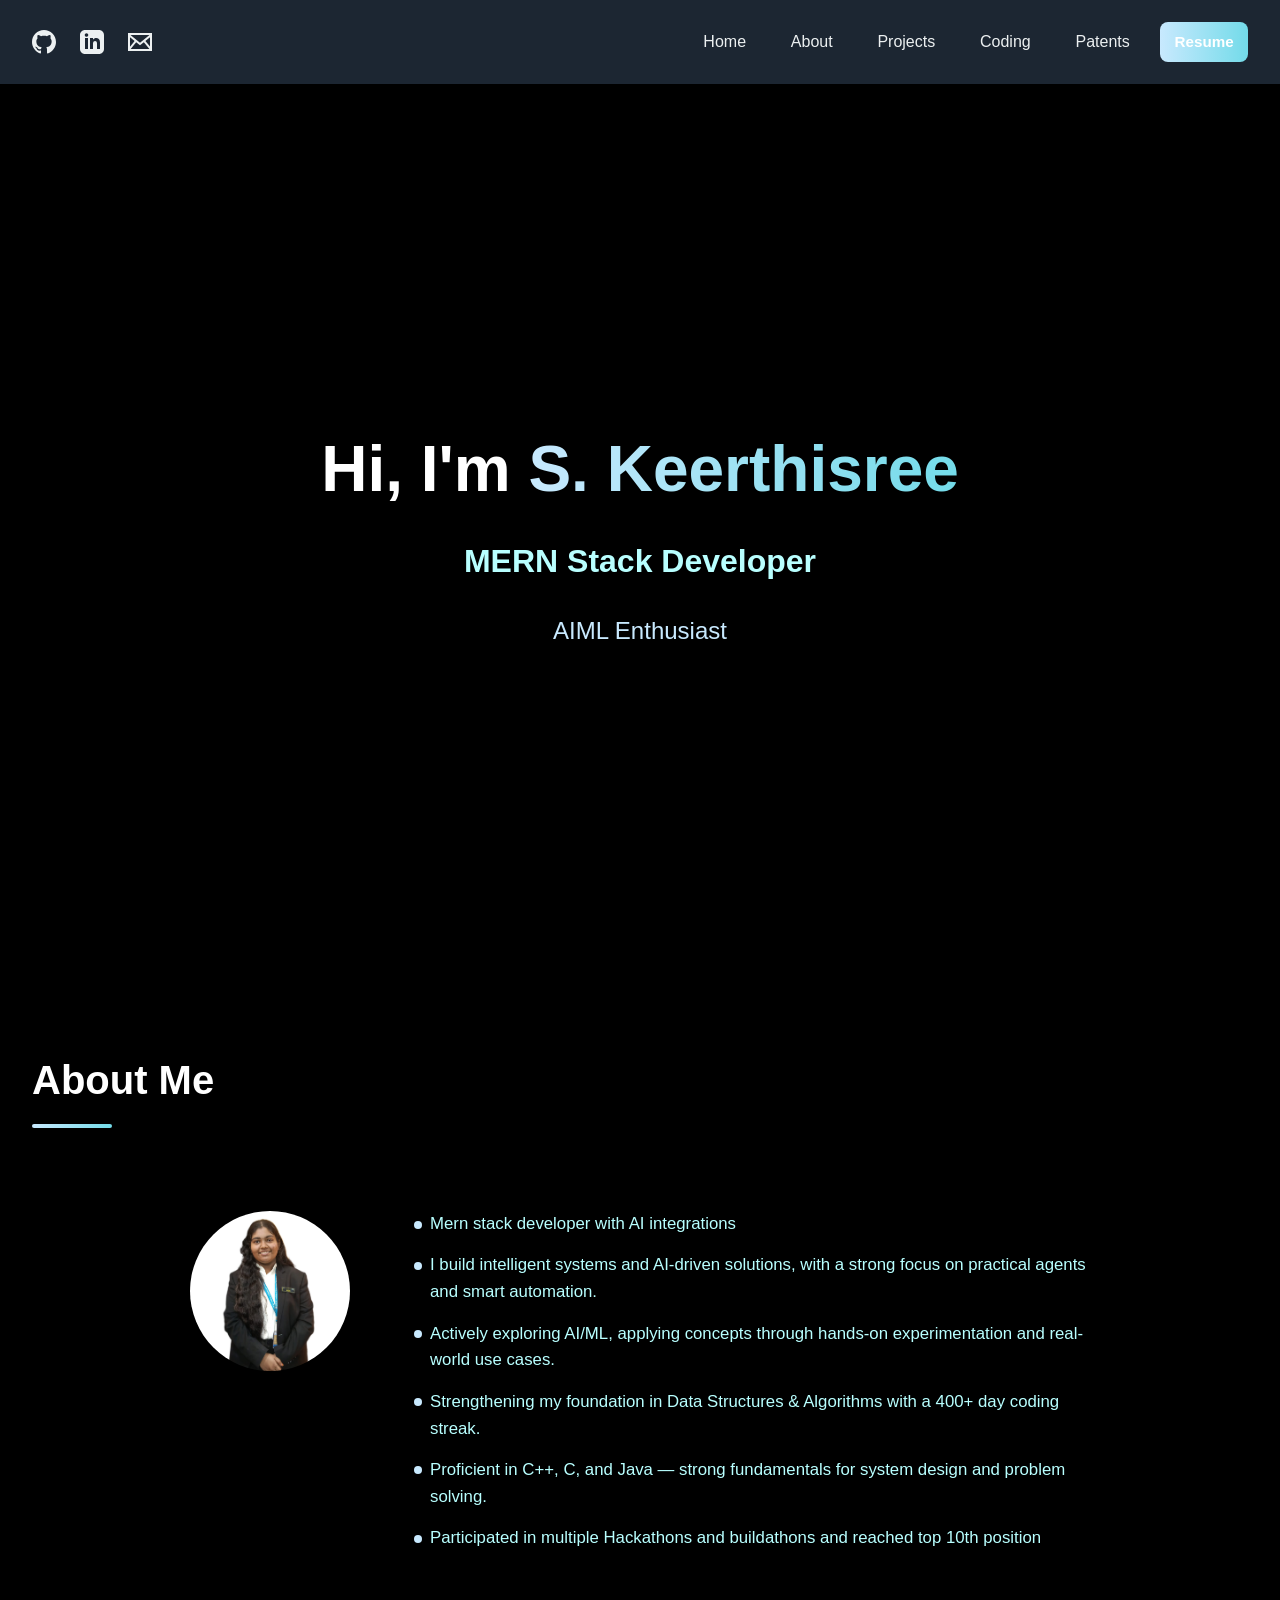
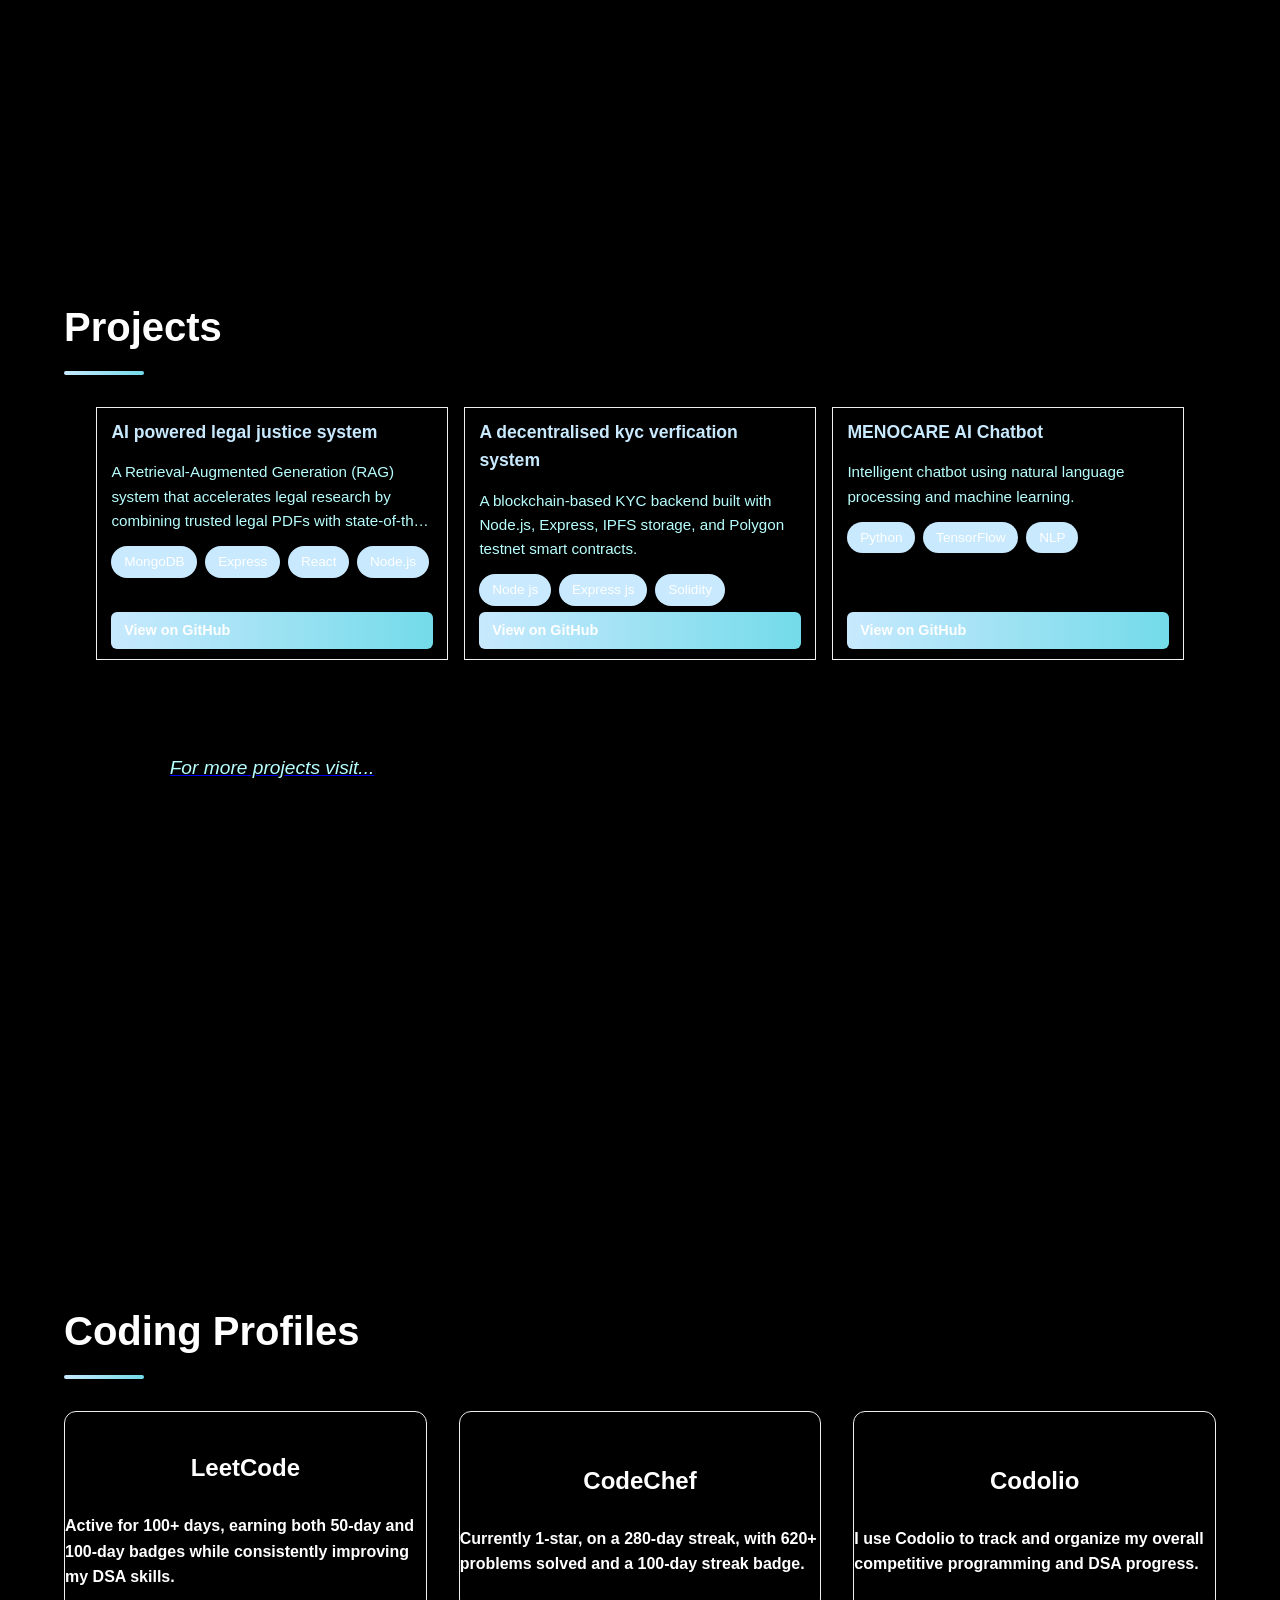
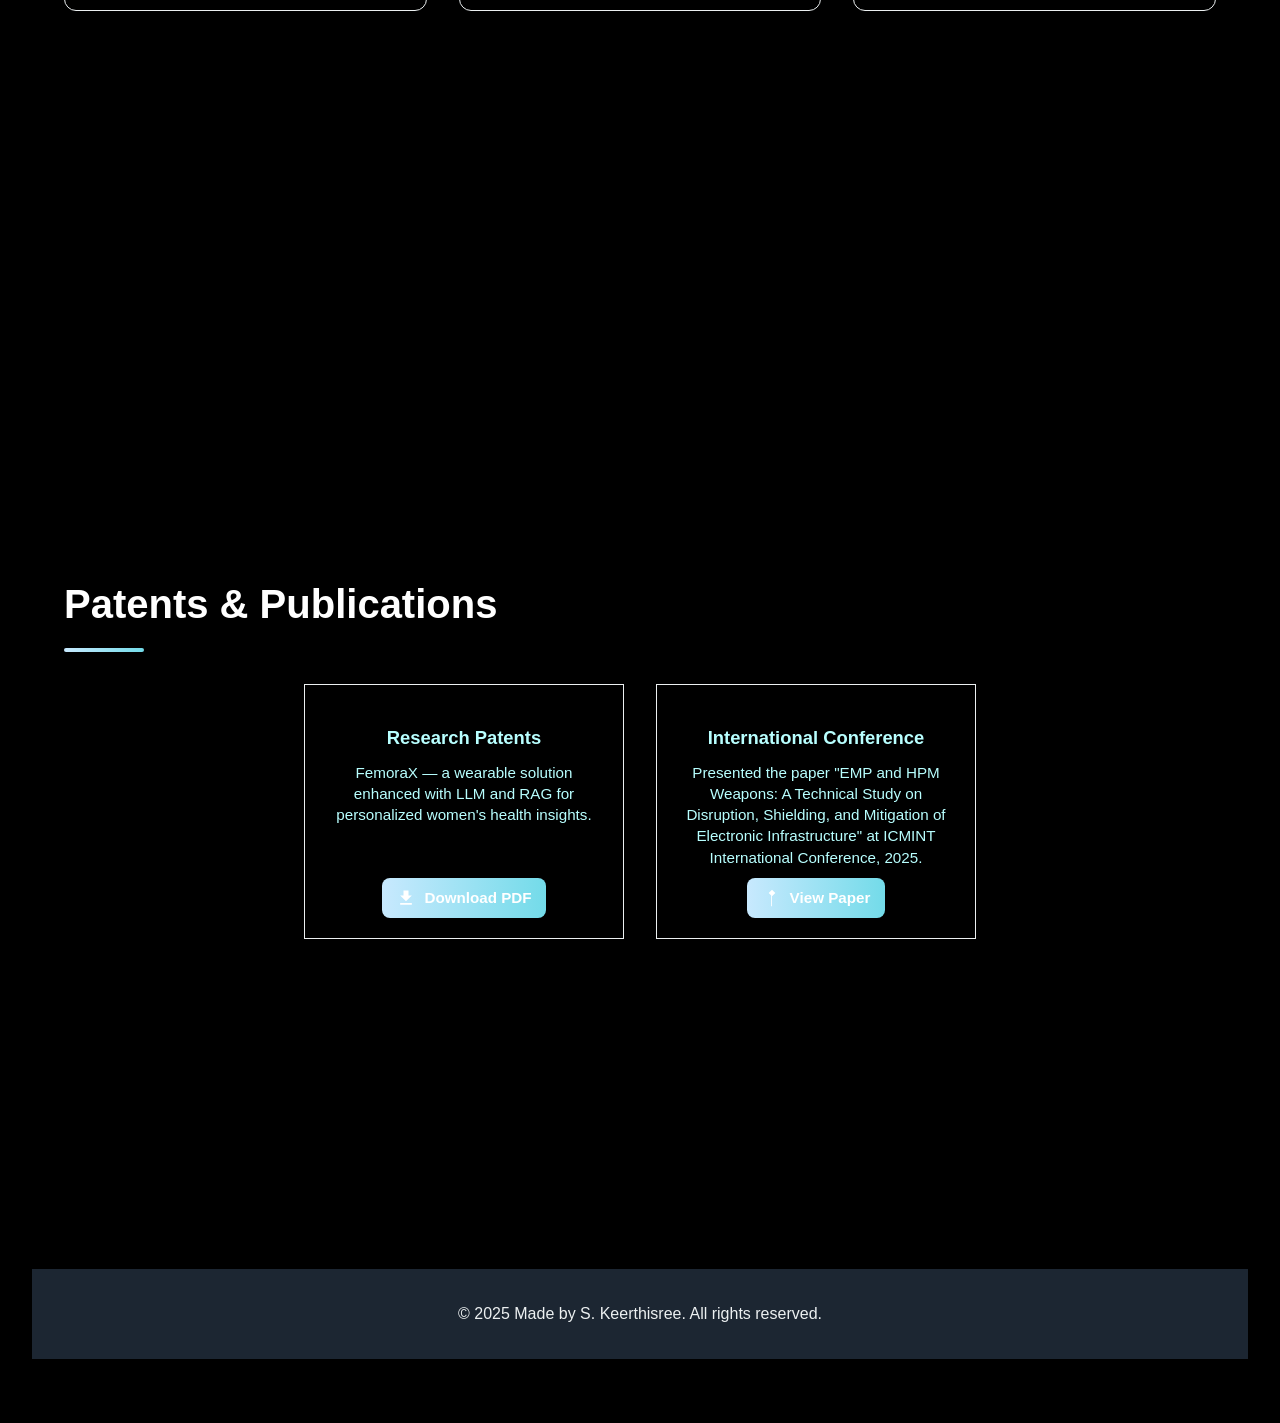
==== index.html @ f4717e6f "Rename portfolio.html to index.html for deployment" ====
<!DOCTYPE html>
<html lang="en">
<head>
    <meta charset="UTF-8">
    <meta name="viewport" content="width=device-width, initial-scale=1.0">
    <title>S.Keerthisree - Portfolio</title>
    <link rel="stylesheet" href="portfolio.css">
</head>
<body>
    <!-- Left Sidebar -->
    <aside class="sidebar">
        <div class="sidebar-content">
            <div class="social-links">
                <a href="https://github.com/K-dev01" target="_blank" class="social-icon" title="GitHub">
                    <svg width="24" height="24" viewBox="0 0 24 24" fill="currentColor">
                        <path d="M12 0c-6.626 0-12 5.373-12 12 0 5.302 3.438 9.8 8.207 11.387.599.111.793-.261.793-.577v-2.234c-3.338.726-4.033-1.416-4.033-1.416-.546-1.387-1.333-1.756-1.333-1.756-1.089-.745.083-.729.083-.729 1.205.084 1.839 1.237 1.839 1.237 1.07 1.834 2.807 1.304 3.492.997.107-.775.418-1.305.762-1.604-2.665-.305-5.467-1.334-5.467-5.931 0-1.311.469-2.381 1.236-3.221-.124-.303-.535-1.524.117-3.176 0 0 1.008-.322 3.301 1.23.957-.266 1.983-.399 3.003-.404 1.02.005 2.047.138 3.006.404 2.291-1.552 3.297-1.23 3.297-1.23.653 1.653.242 2.874.118 3.176.77.84 1.235 1.911 1.235 3.221 0 4.609-2.807 5.624-5.479 5.921.43.372.823 1.102.823 2.222v3.293c0 .319.192.694.801.576 4.765-1.589 8.199-6.086 8.199-11.386 0-6.627-5.373-12-12-12z"/>
                    </svg>
                </a>
                
                <a href="https://www.linkedin.com/in/s-a-keerthi-sree-30981132a?utm_source=share&utm_campaign=share_via&utm_content=profile&utm_medium=android_app" target="_blank" class="social-icon" title="LinkedIn">
                    <svg width="24" height="24" viewBox="0 0 24 24" fill="currentColor">
                        <path d="M19 0h-14c-2.761 0-5 2.239-5 5v14c0 2.761 2.239 5 5 5h14c2.762 0 5-2.239 5-5v-14c0-2.761-2.238-5-5-5zm-11 19h-3v-11h3v11zm-1.5-12.268c-.966 0-1.75-.79-1.75-1.764s.784-1.764 1.75-1.764 1.75.79 1.75 1.764-.783 1.764-1.75 1.764zm13.5 12.268h-3v-5.604c0-3.368-4-3.113-4 0v5.604h-3v-11h3v1.765c1.396-2.586 7-2.777 7 2.476v6.759z"/>
                    </svg>
                </a>
                
                <a href="mailto:srikeerthi0001@gmail.com" class="social-icon" title="Email">
                    <svg width="24" height="24" viewBox="0 0 24 24" fill="currentColor">
                        <path d="M0 3v18h24v-18h-24zm6.623 7.929l-4.623 5.712v-9.458l4.623 3.746zm-4.141-5.929h19.035l-9.517 7.713-9.518-7.713zm5.694 7.188l3.824 3.099 3.83-3.104 5.612 6.817h-18.779l5.513-6.812zm9.208-1.264l4.616-3.741v9.348l-4.616-5.607z"/>
                    </svg>
                </a>
            </div>
            
            <nav class="nav-menu">
                <a href="#home" class="nav-link">Home</a>
                <a href="#about" class="nav-link">About</a>
                <a href="#projects" class="nav-link">Projects</a>
                <a href="#coding" class="nav-link">Coding</a>
                <a href="#patents" class="nav-link">Patents</a>
               
                <a href="Keerthisree_S (3).pdf" download class="download-btn">
    Resume
</a>
            </nav>
        </div>
    </aside>

    <!-- Main Content -->
    <main class="main-content">
        <!-- Home Section -->
        <section id="home" class="section home-section">
            <div class="home-content">
                <h1 class="main-heading">Hi, I'm <span class="highlight">S. Keerthisree</span></h1>
                <h2 class="sub-heading">MERN Stack Developer</h2>
                <p class="animated-text">AIML Enthusiast</p>
            </div>
        </section>

        <!-- About Section -->
        <section id="about" class="section about-section">
            <h2 class="section-title">About Me</h2><br><br>

             <div class="section-content about-grid">
                 <div class="about-photo">
                     <img src="profile.jpeg" alt="S. Keerthisree — Profile photo">
                 </div>
                 <div class="about-text">
                     <ul class="about-list">
                         <li class="about-item">Mern stack developer with AI integrations</li>
                         <li class="about-item">I build intelligent systems and AI-driven solutions, with a strong focus on practical agents and smart automation.</li>
                         <li class="about-item">Actively exploring AI/ML, applying concepts through hands-on experimentation and real-world use cases.</li>
                         <li class="about-item">Strengthening my foundation in Data Structures & Algorithms with a 400+ day coding streak.</li>
                         <li class="about-item">Proficient in C++, C, and Java — strong fundamentals for system design and problem solving.</li>
                          <li class="about-item">Participated in multiple Hackathons and buildathons and reached top 10th position</li>
                     
                     </ul>
                 </div>
             </div><br>

        <!-- Projects Section --><br><br><br>
        <br><br><section id="projects" class="section projects-section">
            <h2 class="section-title">Projects</h2>
            <div class="section-content">
                <div class="projects-grid">
                    <div class="project-card">
                        <h3 class="project-title">AI powered legal justice system</h3>
                        <p class="project-description">A Retrieval-Augmented Generation (RAG) system that accelerates legal research by combining trusted legal PDFs with state-of-the-art language models. Delivers comprehensive, source-backed answers in seconds with confidence scores and caching</p>
                        <div class="project-tags">
                            <span class="tag">MongoDB</span>
                            <span class="tag">Express</span>
                            <span class="tag">React</span>
                            <span class="tag">Node.js</span>
                        </div>
                        <a href="https://github.com/Sanjaykrishnaob/AI-Powered-Justice-System" target="_blank" class="repo-btn">View on GitHub</a>
                    </div>
                    
                
                    <div class="project-card">
                        <h3 class="project-title">A decentralised kyc verfication system</h3>
                        <p class="project-description">A blockchain-based KYC backend built with Node.js, Express, IPFS storage, and Polygon testnet smart contracts.</p>
                        <div class="project-tags">
                            <span class="tag">Node js</span>
                            <span class="tag">Express js</span>
                            <span class="tag">Solidity</span>
                        </div>
                        <a href="https://github.com/K-dev01/A-decentralized-kyc-verification-system" target="_blank" class="repo-btn">View on GitHub</a>
                    </div>

                    <div class="project-card">
                        <h3 class="project-title">MENOCARE AI Chatbot</h3>
                        <p class="project-description">Intelligent chatbot using natural language processing and machine learning.</p>
                        <div class="project-tags">
                            <span class="tag">Python</span>
                            <span class="tag">TensorFlow</span>
                            <span class="tag">NLP</span>
                        </div>
                        <a href="#" target="_blank" class="repo-btn">View on GitHub</a>
                    </div> 

                    
                    <!--<div class="project-card">
                        <h3 class="project-title">Task Management App</h3>
                        <p class="project-description">Collaborative task manager with real-time updates and team features.</p>
                        <div class="project-tags">
                            <span class="tag">React</span>
                            <span class="tag">Socket.io</span>
                            <span class="tag">MongoDB</span>
                        </div>
                        <a href="#" target="_blank" class="repo-btn">View on GitHub</a>
                    </div>

                    <div class="project-card">
                        <h3 class="project-title">Note Sharing Platform</h3>
                        <p class="project-description">Simple collaborative notes app with sharing and version history.</p>
                        <div class="project-tags">
                            <span class="tag">React</span>
                            <span class="tag">Firebase</span>
                        </div>
                        <a href="#" target="_blank" class="repo-btn">View on GitHub</a>
                    </div>

                    <div class="project-card">
                        <h3 class="project-title">Portfolio Builder</h3>
                        <p class="project-description">A customizable portfolio generator built with React and Markdown support.</p>
                        <div class="project-tags">
                            <span class="tag">React</span>
                            <span class="tag">MDX</span>
                        </div>
                        <a href="#" target="_blank" class="repo-btn">View on GitHub</a>
                    </div>
                </div> -->
                <a href="#">
                <br><br><br><p class="coming-soon">For more projects visit...</p>
                </a>
            </div>
        </section>

        <!-- Coding Profiles Section -->
        <section id="coding" class="section coding-section">
            <h2 class="section-title">Coding Profiles</h2>
            <div class="section-content">
                <div class="coding-grid">
                    <div class="coding-card">
                        <div class="card-front">
                            <div class="platform-icon"></div>
                            <h3 class="platform-name">LeetCode</h3>
                            <br><h4>Active for 100+ days, earning both 50-day and 100-day badges while consistently improving my DSA skills.</h4>
                        </div>
                        <div class="card-back">
                            <a href="https://leetcode.com/u/K_0001/" target="_blank" class="profile-link">
                                Visit Profile →
                            </a>
                        </div>
                    </div>
                    
                    <div class="coding-card">
                        <div class="card-front">
                            <div class="platform-icon"></div>
                            <h3 class="platform-name">CodeChef</h3>
                            <br><h4>Currently 1-star, on a 280-day streak, with 620+ problems solved and a 100-day streak badge.</h4>
                        </div>
                        <div class="card-back">
                            <a href="https://www.codechef.com/users/keerthisrees" target="_blank" class="profile-link">
                                Visit Profile →
                            </a>
                        </div>
                    </div>
                    
                    <div class="coding-card">
                        <div class="card-front">
                            <div class="platform-icon"></div>
                            <h3 class="platform-name">Codolio</h3>
                            <br><h4>I use Codolio to track and organize my overall competitive programming and DSA progress.</h4>
                        </div>
                        <div class="card-back">
                            <a href="https://codolio.com/profile/keerthi_sri" target="_blank" class="profile-link">
                                Visit Profile →
                            </a>
                        </div>
                    </div>
                </div>
            </div>
        </section>

        <!-- Patents Section -->
        <section id="patents" class="section patents-section">
            <h2 class="section-title">Patents & Publications</h2>
    
            <div class="section-content">
                <div class="patents-container">
                    <div class="patent-card">
                        <div class="patent-icon"></div>
                        <h3>Research Patents</h3>
                        <p class="card-desc">FemoraX — a wearable solution enhanced with LLM and RAG for personalized women's health insights.</p>
                        <a href="Mythili_FemoraX_PatentPublication (1).pdf" download class="download-btn">
                            <svg width="20" height="20" viewBox="0 0 24 24" fill="currentColor">
                                <path d="M19 9h-4V3H9v6H5l7 7 7-7zM5 18v2h14v-2H5z"/>
                            </svg>
                            Download PDF
                        </a>
                    </div>

                    <div class="patent-card conference-card">
                        <div class="patent-icon"></div>
                        <h3>International Conference</h3>
                        <p class="card-desc">Presented the paper "EMP and HPM Weapons: A Technical Study on Disruption, Shielding, and Mitigation of Electronic Infrastructure" at ICMINT International Conference, 2025.</p>
                        <a href="Directed Energy Weapons Research - Copy copy (1).docx" target="_blank" class="download-btn">
                            <svg width="20" height="20" viewBox="0 0 24 24" fill="currentColor">
                                <path d="M12 2l4 4-4 4-4-4 4-4zm0 7v13h-1v-13h1z"/>
                            </svg>
                            View Paper 
                        </a>
                    </div>
                </div>
            </div>
        </section>


    
        <!-- Footer -->
        <footer class="footer">
            <p>&copy; 2025 Made by S. Keerthisree. All rights reserved.</p>
        </footer>
    </main>

    <script data-cfasync="false" src="/cdn-cgi/scripts/5c5dd728/cloudflare-static/email-decode.min.js"></script><script src="portfolio.js"></script>
</body>
</html>
---- portfolio.css ----
:root {
    --bg-primary: rgb(0, 0, 0);
    --bg-secondary: #0000003a;
    --bg-card:#1a181800;
    --text-primary: #ffffff;
    --text-secondary: #b8ffff;
    --accent-primary: #c8e9fe;
    --accent-secondary: #73dbe9;
    --border-color: #ecf0f1;
    --shadow-light: rgba(0, 0, 0, 0.1);
    --shadow-medium: rgba(0, 0, 0, 0.15);
    --sidebar-bg: #1c2632;
    --sidebar-text: #ecf0f1;
    --sidebar-hover: #37485a;
    --transition: all 0.3s ease;
}

.dark-mode {
    --bg-primary: #1a1a2e;
    --bg-secondary: #16213e;
    --bg-card: #0f3460;
    --text-primary: #eaeaea;
    --text-secondary: #b0b0b0;
    --accent-primary: #00d4ff;
    --accent-secondary: #00ff88;
    --border-color: #2d4059;
    --shadow-light: rgba(0, 0, 0, 0.3);
    --shadow-medium: rgba(0, 0, 0, 0.5);
    --sidebar-bg: #0f1419;
    --sidebar-text: #eaeaea;
    --sidebar-hover: #1a1f2e;
}

/* Reset & Base Styles */
* {
    margin: 0;
    padding: 0;
    box-sizing: border-box;
}

body {
    font-family: 'Segoe UI', Tahoma, Geneva, Verdana, sans-serif;
    background-color: var(--bg-primary);
    color: var(--text-primary);
    line-height: 1.6;
    transition: var(--transition);
    overflow-x: hidden;
}

html {
    scroll-behavior: smooth;
}

/* Sidebar Styles (converted to top navigation bar) */
.sidebar {
    /* height variable used to offset main content */
    --nav-height: 84px;
    position: fixed;
    left: 0;
    top: 0;
    right: 0;
    height: var(--nav-height);
    width: 100%;
    background: var(--sidebar-bg);
    padding: 1rem 2rem;
    display: flex;
    flex-direction: row;
    align-items: center;
    justify-content: space-between;
    box-shadow: 0 2px 10px var(--shadow-light);
    z-index: 1000;
    transition: var(--transition);
}

.sidebar-content {
    display: flex;
    flex-direction: row;
    align-items: center;
    gap: 1.5rem;
    width: 100%;
    justify-content: space-between;
}

.social-links {
    display: flex;
    gap: 1.5rem;
    justify-content: center;
}

.social-icon {
    color: var(--sidebar-text);
    transition: var(--transition);
    display: flex;
    align-items: center;
    justify-content: center;
}

.social-icon:hover {
    color: var(--accent-primary);
    transform: translateY(-3px);
}

.nav-menu {
    display: flex;
    flex-direction: row;
    gap: 1rem;
    align-items: center;
    width: auto;
    margin-top: 0;
}

.nav-link {
    color: var(--sidebar-text);
    text-decoration: none;
    padding: 0.5rem 0.9rem;
    border-radius: 8px;
    transition: var(--transition);
    text-align: center;
    font-weight: 500;
    display: inline-block;
}

.nav-link:hover {
    background: var(--sidebar-hover);
    color: var(--accent-primary);
    transform: translateY(-3px);
}

/* Main Content */
.main-content {
    margin-left: 0;
    padding-top: var(--nav-height, 84px);
    scroll-padding-top: var(--nav-height, 84px);
    min-height: 100vh;
    transition: var(--transition);
}

.section {
    min-height: 100vh;
    padding: 4rem 2rem;
    display: flex;
    flex-direction: column;
    justify-content: center;
}

.section-title {
    font-size: 2.5rem;
    margin-bottom: 2rem;
    color: var(--text-primary);
    position: relative;
    padding-bottom: 1rem;
}

.section-title::after {
    content: '';
    position: absolute;
    bottom: 0;
    left: 0;
    width: 80px;
    height: 4px;
    background: linear-gradient(to right, var(--accent-primary), var(--accent-secondary));
    border-radius: 2px;
}

.section-content {
    max-width: 1200px;
    width: 100%;
    margin: 0 auto;
}

/* Home Section */
.home-section {
    background: linear-gradient(135deg, var(--bg-primary) 0%, var(--bg-secondary) 100%);
    align-items: center;
    justify-content: center;
}

.home-content {
    text-align: center;
}

.main-heading {
    font-size: 4rem;
    margin-bottom: 1rem;
    color: var(--text-primary);
}

.highlight {
    background: linear-gradient(to right, var(--accent-primary), var(--accent-secondary));
    -webkit-background-clip: text;
    -webkit-text-fill-color: transparent;
    background-clip: text;
}

.sub-heading {
    font-size: 2rem;
    color: var(--text-secondary);
    margin-bottom: 1.5rem;
}

.animated-text {
    font-size: 1.5rem;
    color: var(--accent-primary);
    animation: pulse 2s ease-in-out infinite;
}

@keyframes pulse {
    0%, 100% {
        opacity: 1;
        transform: scale(1);
    }
    50% {
        opacity: 0.7;
        transform: scale(1.05);
    }
}

/* About Section */
.about-section {
    background: var(--bg-secondary);
}

.about-text {
    font-size: 1.3rem;
    line-height: 2;
    color: var(--text-secondary);
    max-width: 800px;
}

/* About section: photo + text layout */
.about-grid {
    display: flex;
    gap: 2rem;
    align-items: flex-start;
    max-width: 900px;
    margin: 0 auto;
}

.about-photo {
    width: 160px;
    height: 160px;
    flex: 0 0 160px;
    overflow: hidden;
    border-radius: 50%; /* circular */
    box-shadow: 0 6px 22px rgba(0, 0, 0, 0.35);
    background: var(--bg-card);
    margin-right: 2rem;
    display: block;
}

.about-photo img {
    width: 100%;
    height: 100%;
    object-fit: cover; /* better crop for circular image */
    display: block;
}

.about-text {
    flex: 1;
}

.about-list {
    list-style: none;
    padding: 0;
    margin: 0;
    display: flex;
    flex-direction: column;
    gap: 0.9rem;
}

.about-item {
    opacity: 0;
    transform: translateY(10px);
    color: var(--text-secondary);
    font-size: 1.05rem;
    line-height: 1.6;
    padding-left: 1rem;
    position: relative;
}

.about-item::before {
    content: '';
    width: 8px;
    height: 8px;
    border-radius: 50%;
    background: var(--accent-primary);
    position: absolute;
    left: 0;
    top: 0.6rem;
}

/* reveal animation triggered by JS (adds .in-view to .about-list) */
.about-list.in-view .about-item {
    animation: fadeUp 0.6s ease forwards;
}

.about-list.in-view .about-item:nth-child(1) { animation-delay: 0.05s; }
.about-list.in-view .about-item:nth-child(2) { animation-delay: 0.18s; }
.about-list.in-view .about-item:nth-child(3) { animation-delay: 0.32s; }
.about-list.in-view .about-item:nth-child(4) { animation-delay: 0.46s; }
.about-list.in-view .about-item:nth-child(5) { animation-delay: 0.60s; }
.about-list.in-view .about-item:nth-child(6) { animation-delay: 0.75s; }

@keyframes fadeUp {
    to {
        opacity: 1;
        transform: translateY(0);
    }
}

@media (prefers-reduced-motion: reduce) {
    .about-item { transition: none; animation: none; opacity: 1; transform: none; }
}

@media (max-width: 680px) {
    .about-grid {
        flex-direction: column;
        text-align: center;
        gap: 1rem;
    }
    .about-photo {
        width: 100px;
        height: 100px;
        flex: 0 0 100px;
        margin-right: 0;
        margin-bottom: 0.75rem;
    }
    .about-item::before { display: none; }
}
/* ensure text flows nicely */
.about-text p {
    margin: 0;
    line-height: 1.6;
}

/* stacked layout on small screens */
@media (max-width: 680px) {
    .about-grid {
        flex-direction: column;
        text-align: center;
        gap: 12px;
    }
    .about-photo {
        width: 100px;
        height: 100px;
        flex: 0 0 100px;
    }
}


/* Projects Section */
.projects-grid {
    display: grid;
    grid-template-columns: repeat(3, minmax(200px, 1fr)); /* 3 narrower columns on desktop */
    gap: 1rem;
    margin-bottom: 2rem;
    max-width: calc(100% - 4rem); /* fit page with side padding */
    margin-left: auto;
    margin-right: auto;
    align-items: start;
    width: 100%;
}

.project-card {
    background: var(--bg-card);
    padding: 0.6rem 0.9rem;
    border-radius: 0; /* rectangular */
    box-shadow: 0 4px 6px var(--shadow-light);
    transition: var(--transition);
    border: 1px solid var(--border-color);
    display: flex;
    flex-direction: column;
    gap: 0.4rem;
    min-height: 130px; /* more compact box height */
    height: 100%;
    justify-content: space-between;
    overflow: hidden;
}

.project-card:hover {
    transform: translateY(-6px);
    box-shadow: 0 10px 18px var(--shadow-medium);
}

/* GitHub repo button */
.repo-btn {
    margin-top: auto; /* push to bottom */
    display: inline-flex;
    align-items: center;
    gap: 0.5rem;
    background: linear-gradient(to right, var(--accent-primary), var(--accent-secondary));
    color: white;
    padding: 0.45rem 0.8rem;
    border-radius: 6px;
    text-decoration: none;
    font-weight: 600;
    font-size: 0.9rem;
}

.repo-btn:hover {
    transform: translateY(-3px);
}
.project-title {
    font-size: 1.1rem;
    margin-bottom: 0.5rem;
    color: var(--accent-primary);
}

.project-description {
    color: var(--text-secondary);
    margin-bottom: 0.4rem;
    font-size: 0.95rem;
    overflow: hidden;
    display: -webkit-box;
    -webkit-line-clamp: 3; /* limit to 3 lines */
    -webkit-box-orient: vertical;
}

.project-tags {
    display: flex;
    flex-wrap: wrap;
    gap: 0.5rem;
}

.tag {
    background: var(--accent-primary);
    color: white;
    padding: 0.3rem 0.8rem;
    border-radius: 20px;
    font-size: 0.85rem;
}

.coming-soon {
    text-align: center;
    font-size: 1.2rem;
    color: var(--text-secondary);
    font-style: italic;
}

/* Coding Profiles Section */
.coding-section {
    background: var(--bg-secondary);
}

.coding-grid {
    display: grid;
    grid-template-columns: repeat(auto-fit, minmax(250px, 1fr));
    gap: 2rem;
}

.coding-card {
    position: relative;
    height: 200px;
    perspective: 1000px;
    cursor: pointer;
}

.card-front,
.card-back {
    position: absolute;
    width: 100%;
    height: 100%;
    backface-visibility: hidden;
    transition: transform 0.6s ease;
    border-radius: 12px;
    display: flex;
    flex-direction: column;
    align-items: center;
    justify-content: center;
    background: var(--bg-card);
    box-shadow: 0 4px 6px var(--shadow-light);
    border: 1px solid var(--border-color);
}

.card-front {
    transform: rotateY(0deg);
}

.card-back {
    transform: rotateY(180deg);
    background: linear-gradient(135deg, var(--accent-primary), var(--accent-secondary));
}

.coding-card:hover .card-front {
    transform: rotateY(-180deg);
}

.coding-card:hover .card-back {
    transform: rotateY(0deg);
}

.platform-icon {
    font-size: 3rem;
    margin-bottom: 1rem;
}

.platform-name {
    font-size: 1.5rem;
    color: var(--text-primary);
}

.profile-link {
    color: white;
    text-decoration: none;
    font-size: 1.2rem;
    font-weight: bold;
    padding: 1rem 2rem;
    border: 2px solid white;
    border-radius: 8px;
    transition: var(--transition);
}

.profile-link:hover {
    background: white;
    color: var(--accent-primary);
}

/* Patents Section */
.patents-container {
    display: flex;
    flex-direction: row;
    gap: 2rem;
    align-items: stretch;
    justify-content: center;
    flex-wrap: wrap;
}

/* Responsive: stack patents/conference cards on smaller screens */
@media (max-width: 900px) {
    .patents-container {
        flex-direction: column;
        align-items: center;
    }
}

.patent-card {
    background: var(--bg-card);
    padding: 1.25rem;
    border-radius: 0; /* rectangular corners */
    box-shadow: 0 4px 6px var(--shadow-light);
    text-align: center;
    flex: 0 1 320px;
    max-width: 340px;
    border: 1px solid var(--border-color);
    display: flex;
    flex-direction: column;
    gap: 0.6rem;
    align-items: center;
    justify-content: flex-start; /* align content to top */
    min-height: 220px; /* compact equal height */
}

.patent-icon {
    font-size: 2.6rem;
    margin-bottom: 0.5rem;
    color: var(--accent-primary);
}

/* Titles and descriptions use light (not white) text */
.patent-card h3 {
    font-size: 1.15rem;
    margin: 0;
    color: var(--text-secondary);
}

.patent-card p,
.patent-card .card-desc {
    color: var(--text-secondary);
    margin: 0;
    font-size: 0.95rem;
    line-height: 1.4;
    text-align: center;
}

.patent-card .download-btn {
    margin-top: auto; /* push button toward bottom so both cards align */
}

.download-btn {
    display: inline-flex;
    align-items: center;
    gap: 0.5rem;
    background: linear-gradient(to right, var(--accent-primary), var(--accent-secondary));
    color: white;
    padding: 0.5rem 0.9rem;
    border-radius: 8px;
    text-decoration: none;
    font-weight: bold;
    transition: var(--transition);
    font-size: 0.95rem;
    text-decoration: none;
    font-weight: bold;
    transition: var(--transition);
}

.download-btn:hover {
    transform: translateY(-3px);
    box-shadow: 0 8px 16px var(--shadow-medium);
}

.patents-note {
    background: var(--bg-secondary);
    padding: 1.5rem;
    border-radius: 8px;
    border-left: 4px solid var(--accent-primary);
}

.patents-note p {
    color: var(--text-secondary);
    font-style: italic;
}

/* resume Section */
.resume-section {
    background: var(--bg-secondary);
}

.resume-container {
    background: var(--bg-card);
    padding: 1rem;
    border-radius: 1.5px;
    text-align: center;
    border: 2px dashed var(--border-color);
    background: var(--bg-secondary);
    padding: 1.5rem;
    border-radius: 4px;
    border-left: 4px solid ;
}

.placeholder-text {
    font-size: 1.8rem;
    color: var(--text-primary);
    margin-bottom: 1rem;
}

.placeholder-subtext {
    font-size: 2.1rem;
    color: var(--text-secondary);
}
/*.contact-form {
    max-width: 400px;
    margin: auto;
    display: flex;
    flex-direction: column;
    gap: 1rem;
}

.contact-form input,
.contact-form textarea,
.contact-form select {
    padding: 1rem;
}*/

/* Footer */
.footer {
    background: var(--sidebar-bg);
    color: var(--sidebar-text);
    text-align: center;
    padding: 2rem;
    margin-left: 0;
    margin-top: 4rem;
}

/* Responsive Design */
@media (max-width: 768px) {
    /* tablet: slightly taller nav */
    .sidebar {
        --nav-height: 96px;
        padding: 0.75rem 1.25rem;
        height: var(--nav-height);
    }
    
    .main-content {
        padding-top: var(--nav-height);
    }
    
    .main-heading {
        font-size: 2.5rem;
    }
    
    .sub-heading {
        font-size: 1.5rem;
    }
    
    .section {
        padding: 3rem 1rem;
    }
    
    .section-title {
        font-size: 2rem;
    }
}

@media (max-width: 576px) {
    /* on small screens keep nav fixed at top and increase nav height to allow wrapped items */
    .sidebar {
        --nav-height: 140px;
        height: var(--nav-height);
        position: fixed;
        padding: 0.75rem 1rem;
    }
    
    .sidebar-content {
        flex-direction: column;
        justify-content: center;
        align-items: center;
        gap: 0.5rem;
        flex-wrap: wrap;
    }
    
    .nav-menu {
        flex-direction: row;
        flex-wrap: wrap;
        margin-top: 0.5rem;
        justify-content: center;
    }
    
    .main-content {
        padding-top: var(--nav-height, 140px);
    }
    
    .footer {
        margin-left: 0;
    }
    
    .main-heading {
        font-size: 2rem;
    }
    
    .projects-grid,
    .coding-grid {
        grid-template-columns: 1fr;
    }
}
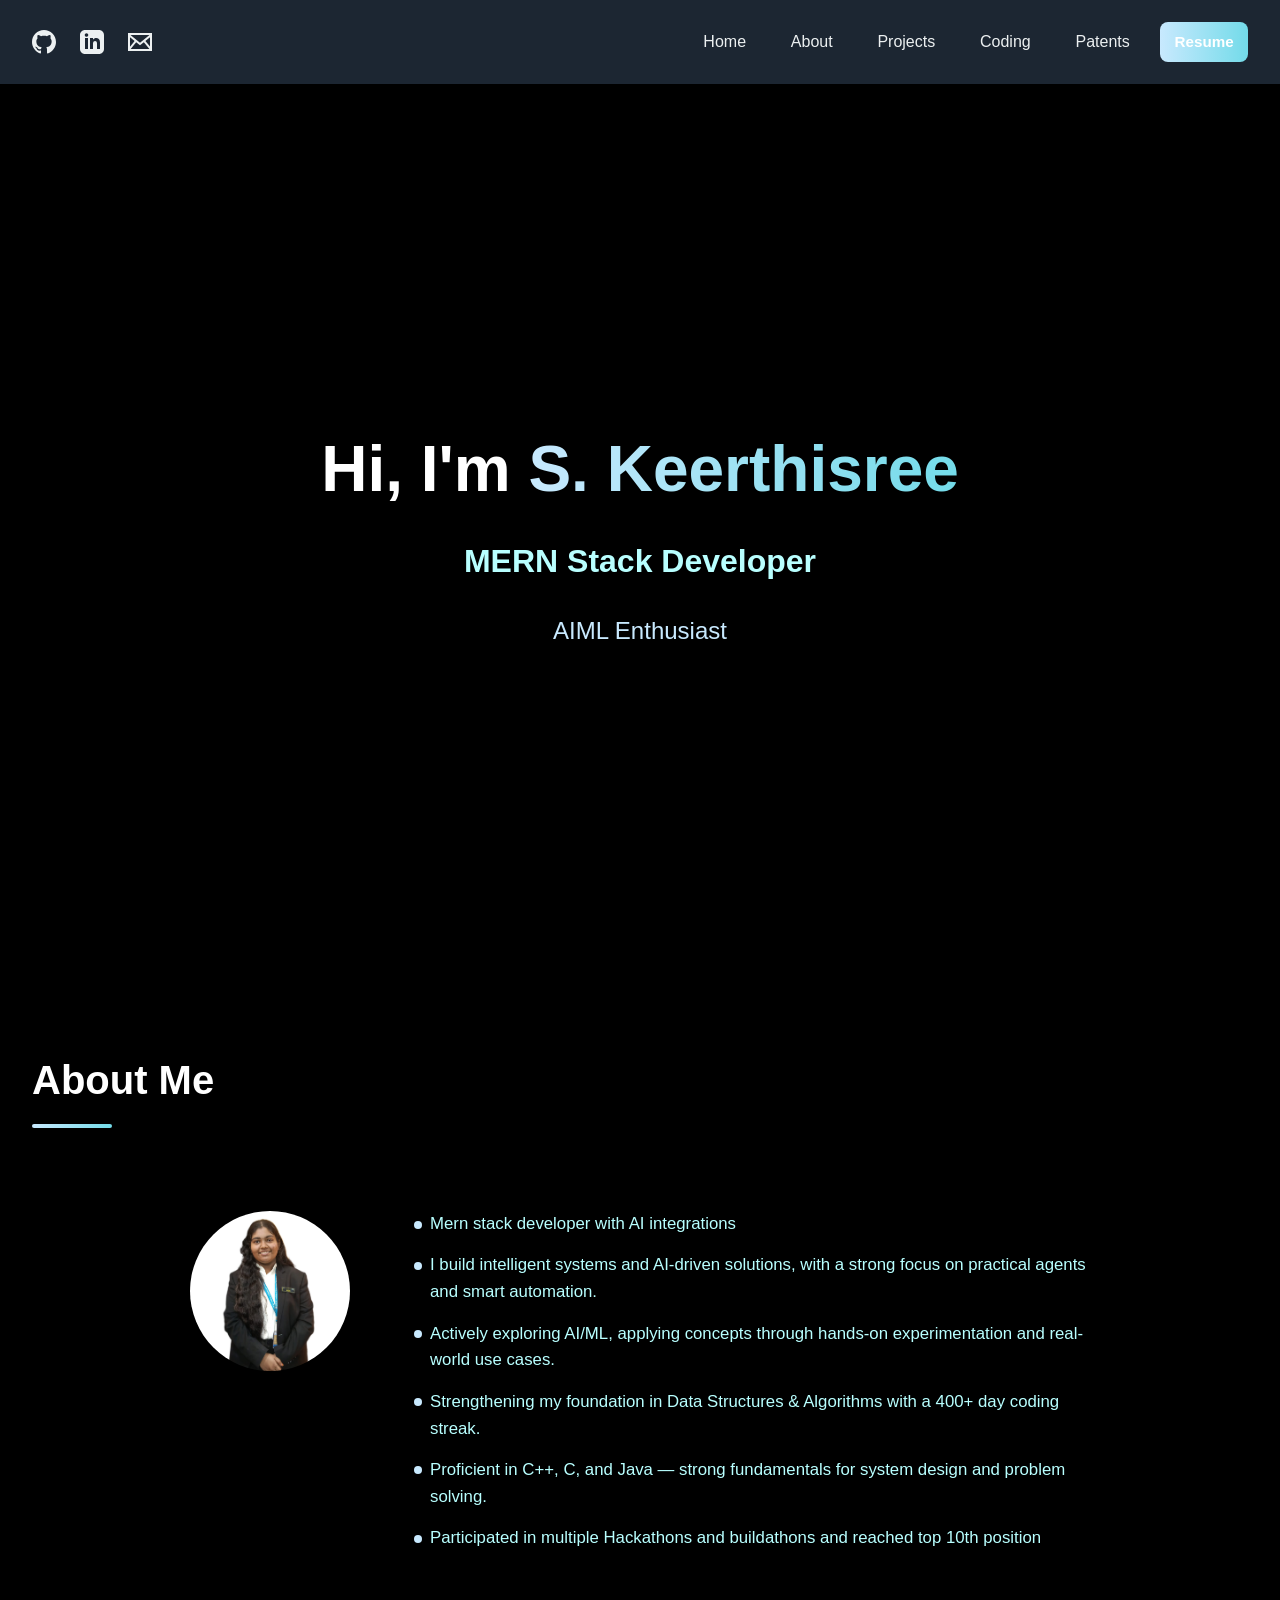
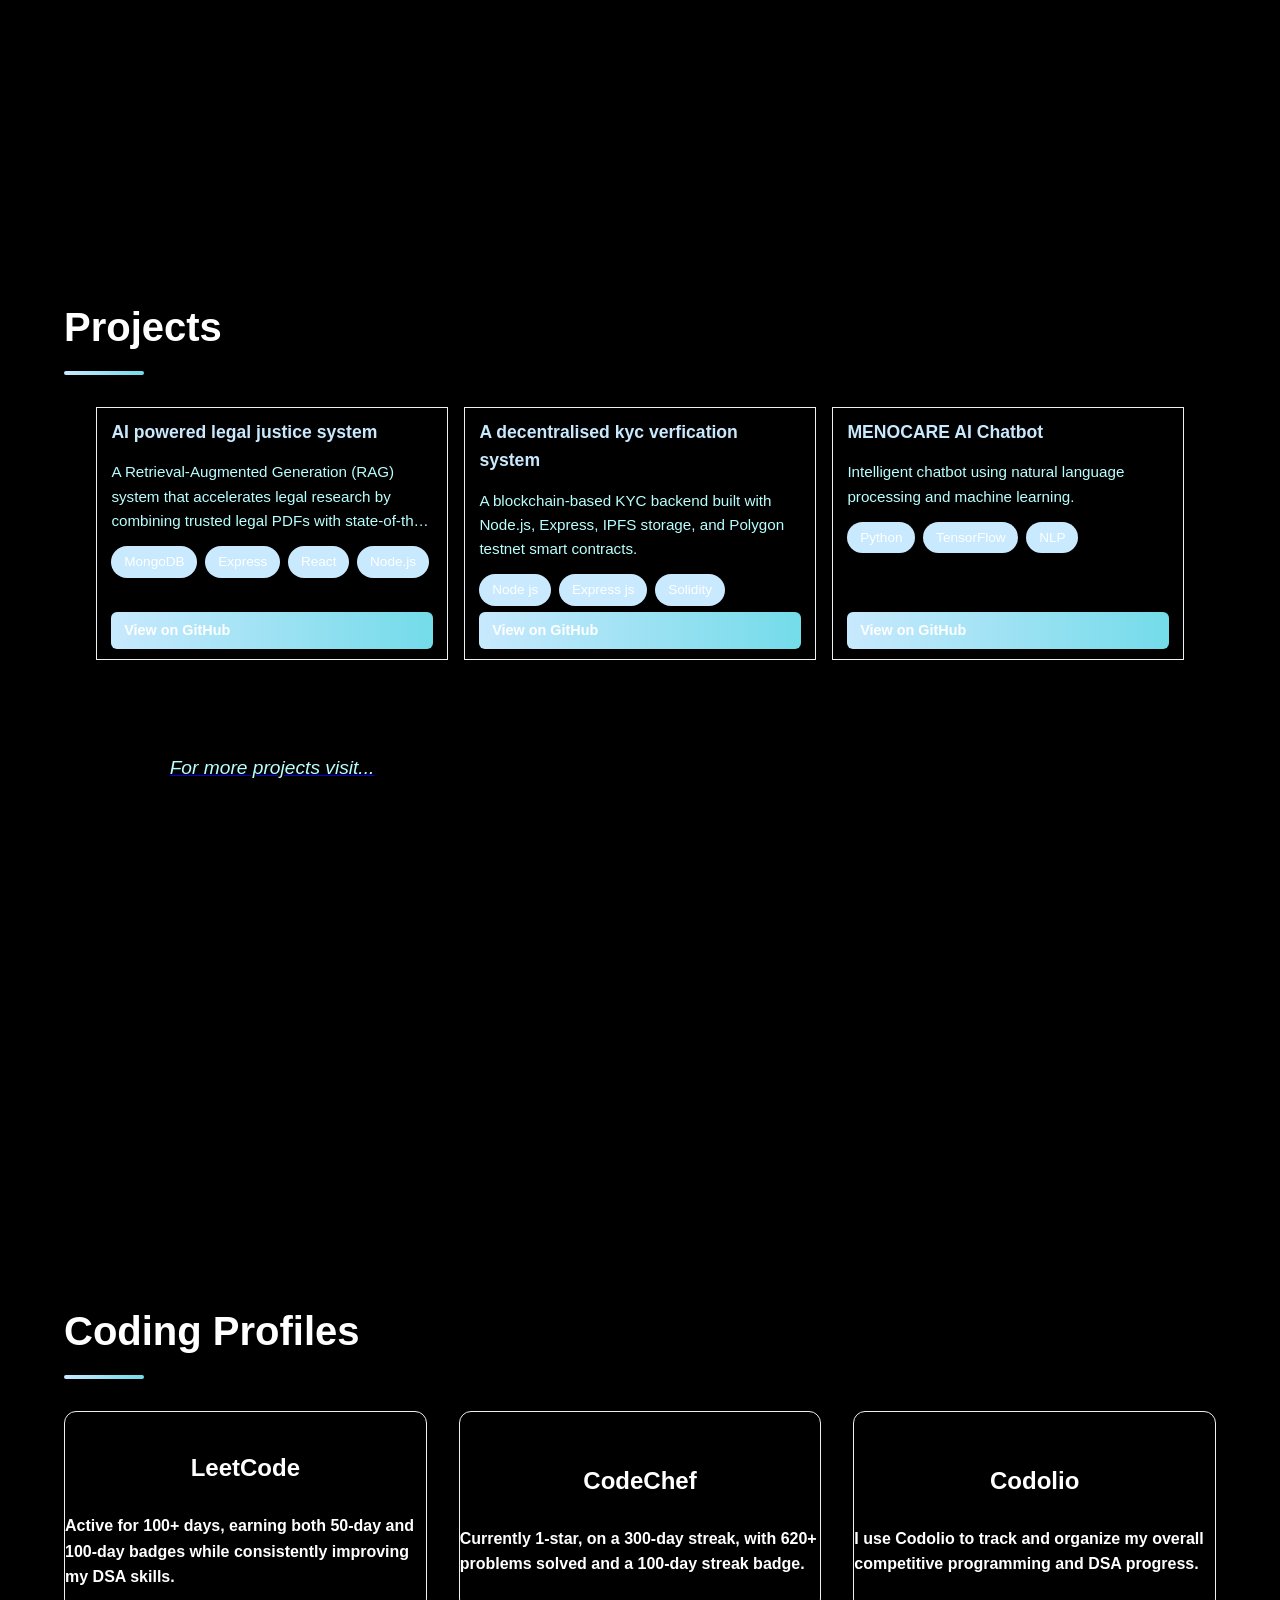
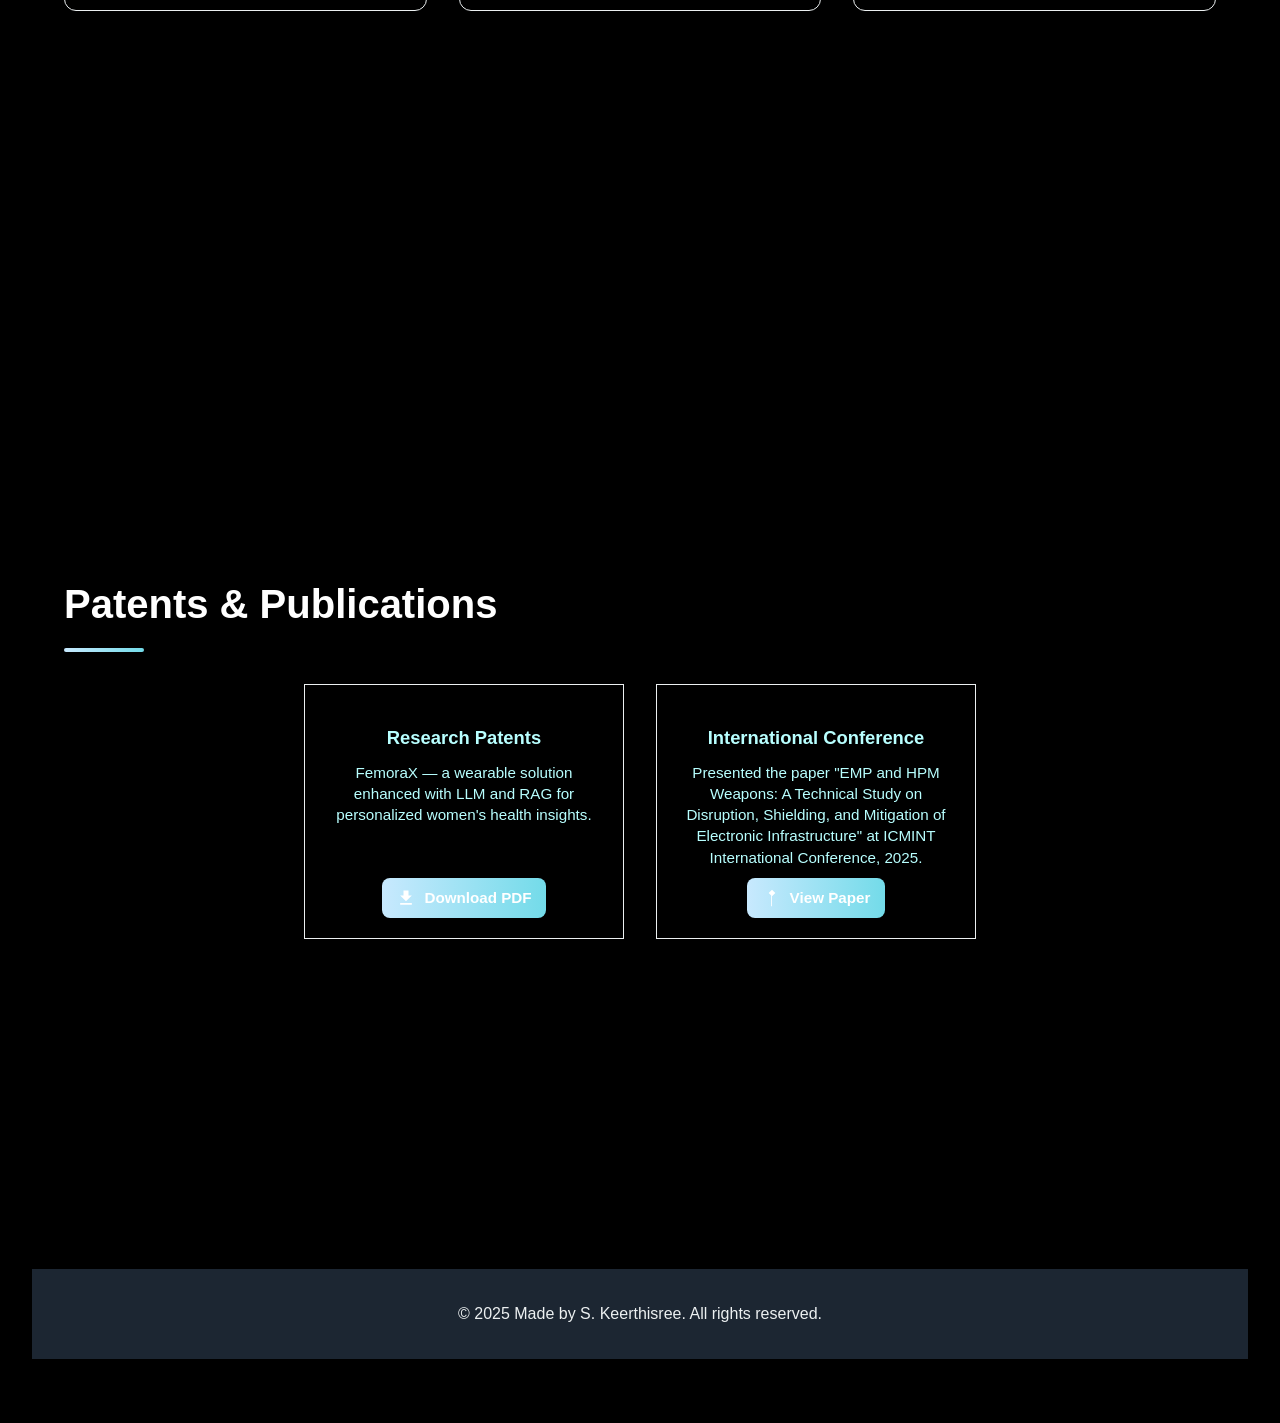
==== commit e819cc61: "edited the info" ====
--- a/index.html
+++ b/index.html
@@ -176,7 +176,7 @@
                         <div class="card-front">
                             <div class="platform-icon"></div>
                             <h3 class="platform-name">CodeChef</h3>
-                            <br><h4>Currently 1-star, on a 280-day streak, with 620+ problems solved and a 100-day streak badge.</h4>
+                            <br><h4>Currently 1-star, on a 300-day streak, with 620+ problems solved and a 100-day streak badge.</h4>
                         </div>
                         <div class="card-back">
                             <a href="https://www.codechef.com/users/keerthisrees" target="_blank" class="profile-link">
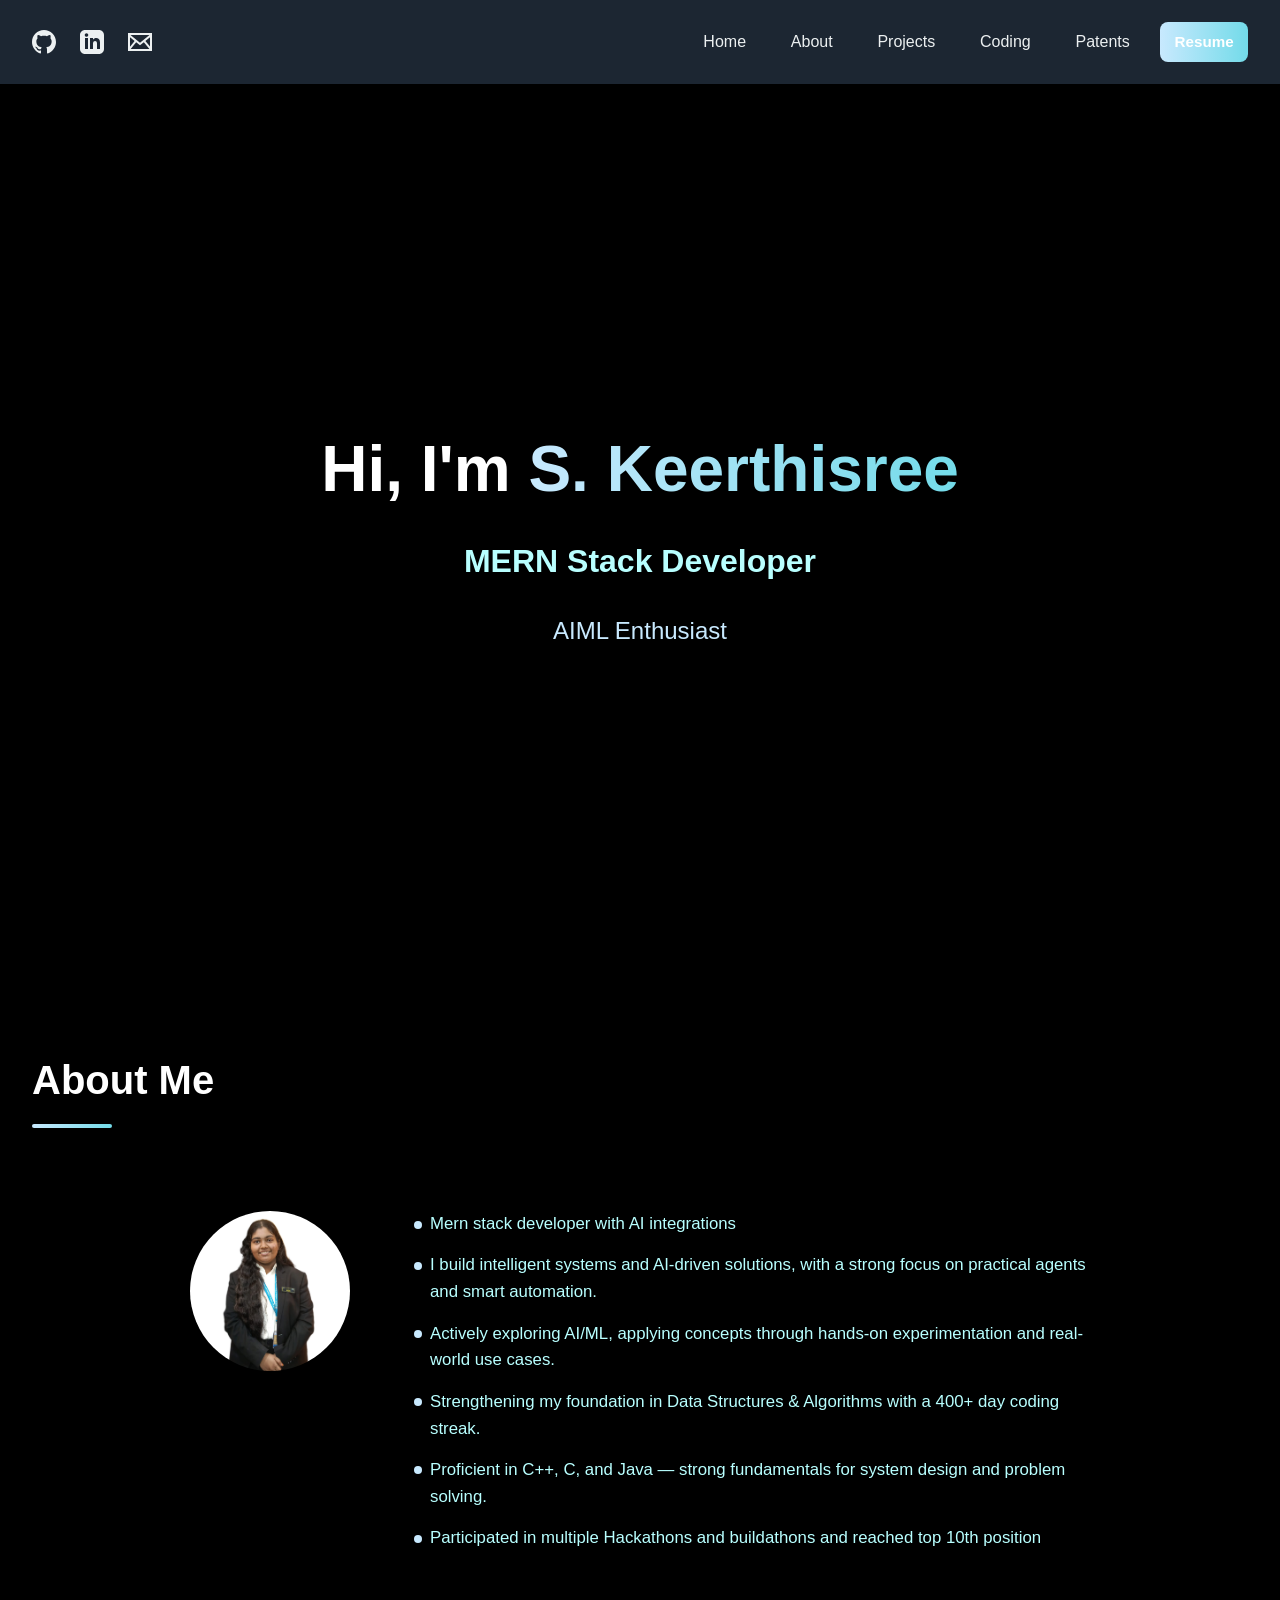
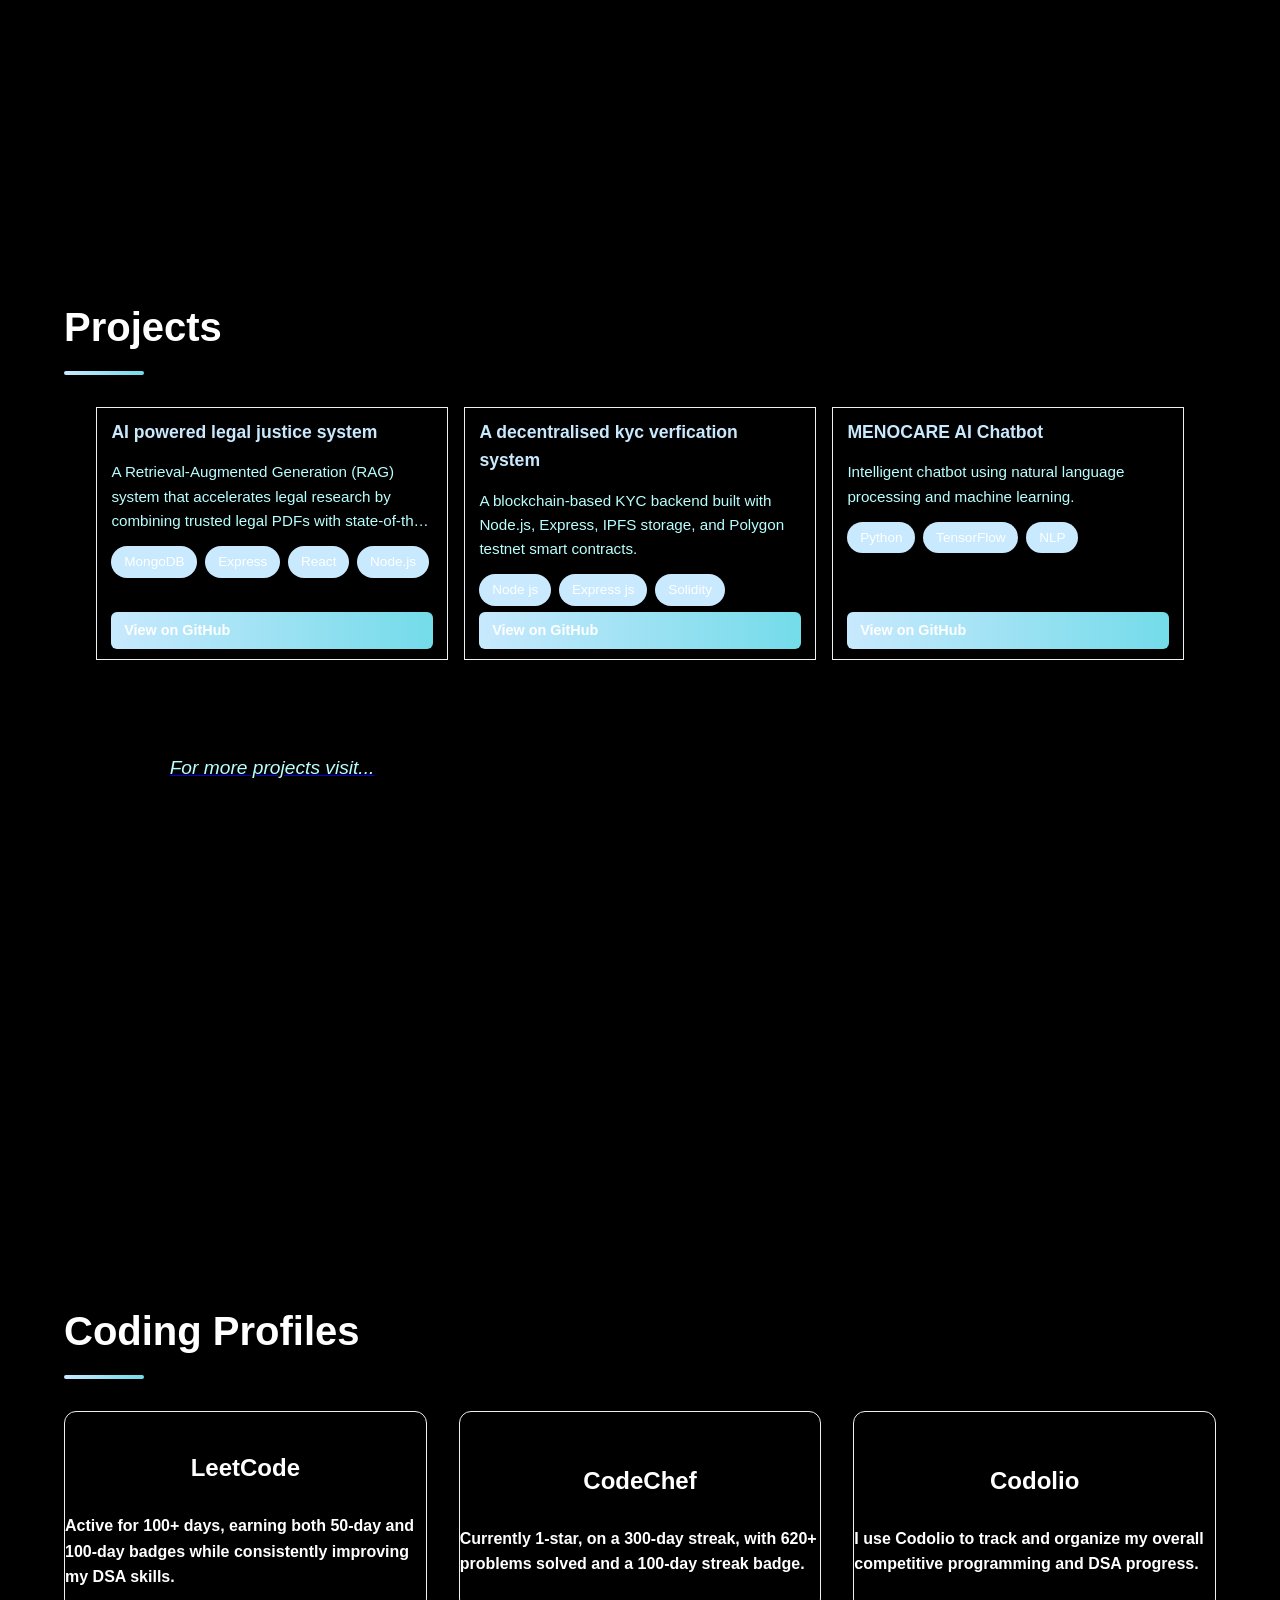
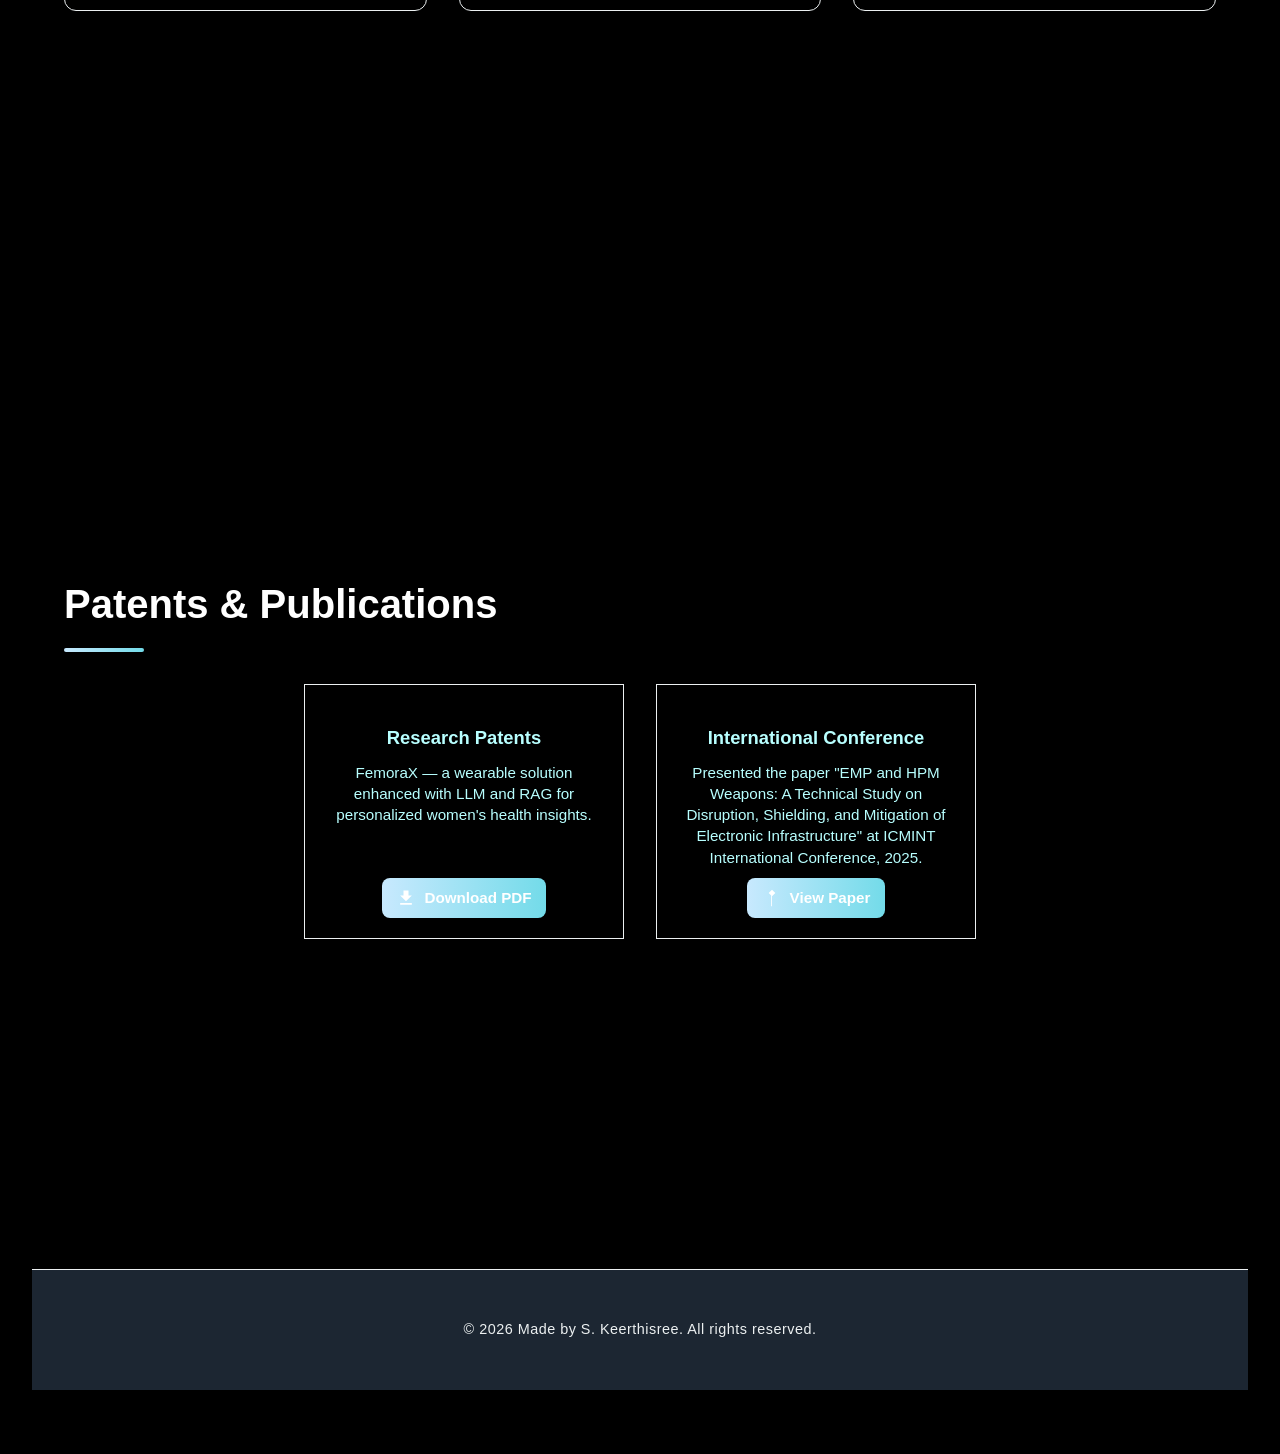
==== commit 5aeb71a7: "fixed year and footer" ====
--- a/index.html
+++ b/index.html
@@ -238,7 +238,7 @@
     
         <!-- Footer -->
         <footer class="footer">
-            <p>&copy; 2025 Made by S. Keerthisree. All rights reserved.</p>
+            <p>&copy; 2026 Made by S. Keerthisree. All rights reserved.</p>
         </footer>
     </main>
 
--- a/portfolio.css
+++ b/portfolio.css
@@ -143,7 +143,10 @@
     justify-content: center;
 }
 
-.section-title {
+.footer {
+    min-height: auto !important;
+    padding: 3rem 2rem !important;
+}.section-title {
     font-size: 2.5rem;
     margin-bottom: 2rem;
     color: var(--text-primary);
@@ -657,8 +660,12 @@
     color: var(--sidebar-text);
     text-align: center;
     padding: 2rem;
-    margin-left: 0;
     margin-top: 4rem;
+    width: 100%;
+    border-top: 1px solid var(--border-color);
+    font-size: 0.9rem;
+    letter-spacing: 0.5px;
+    min-height: auto;
 }
 
 /* Responsive Design */
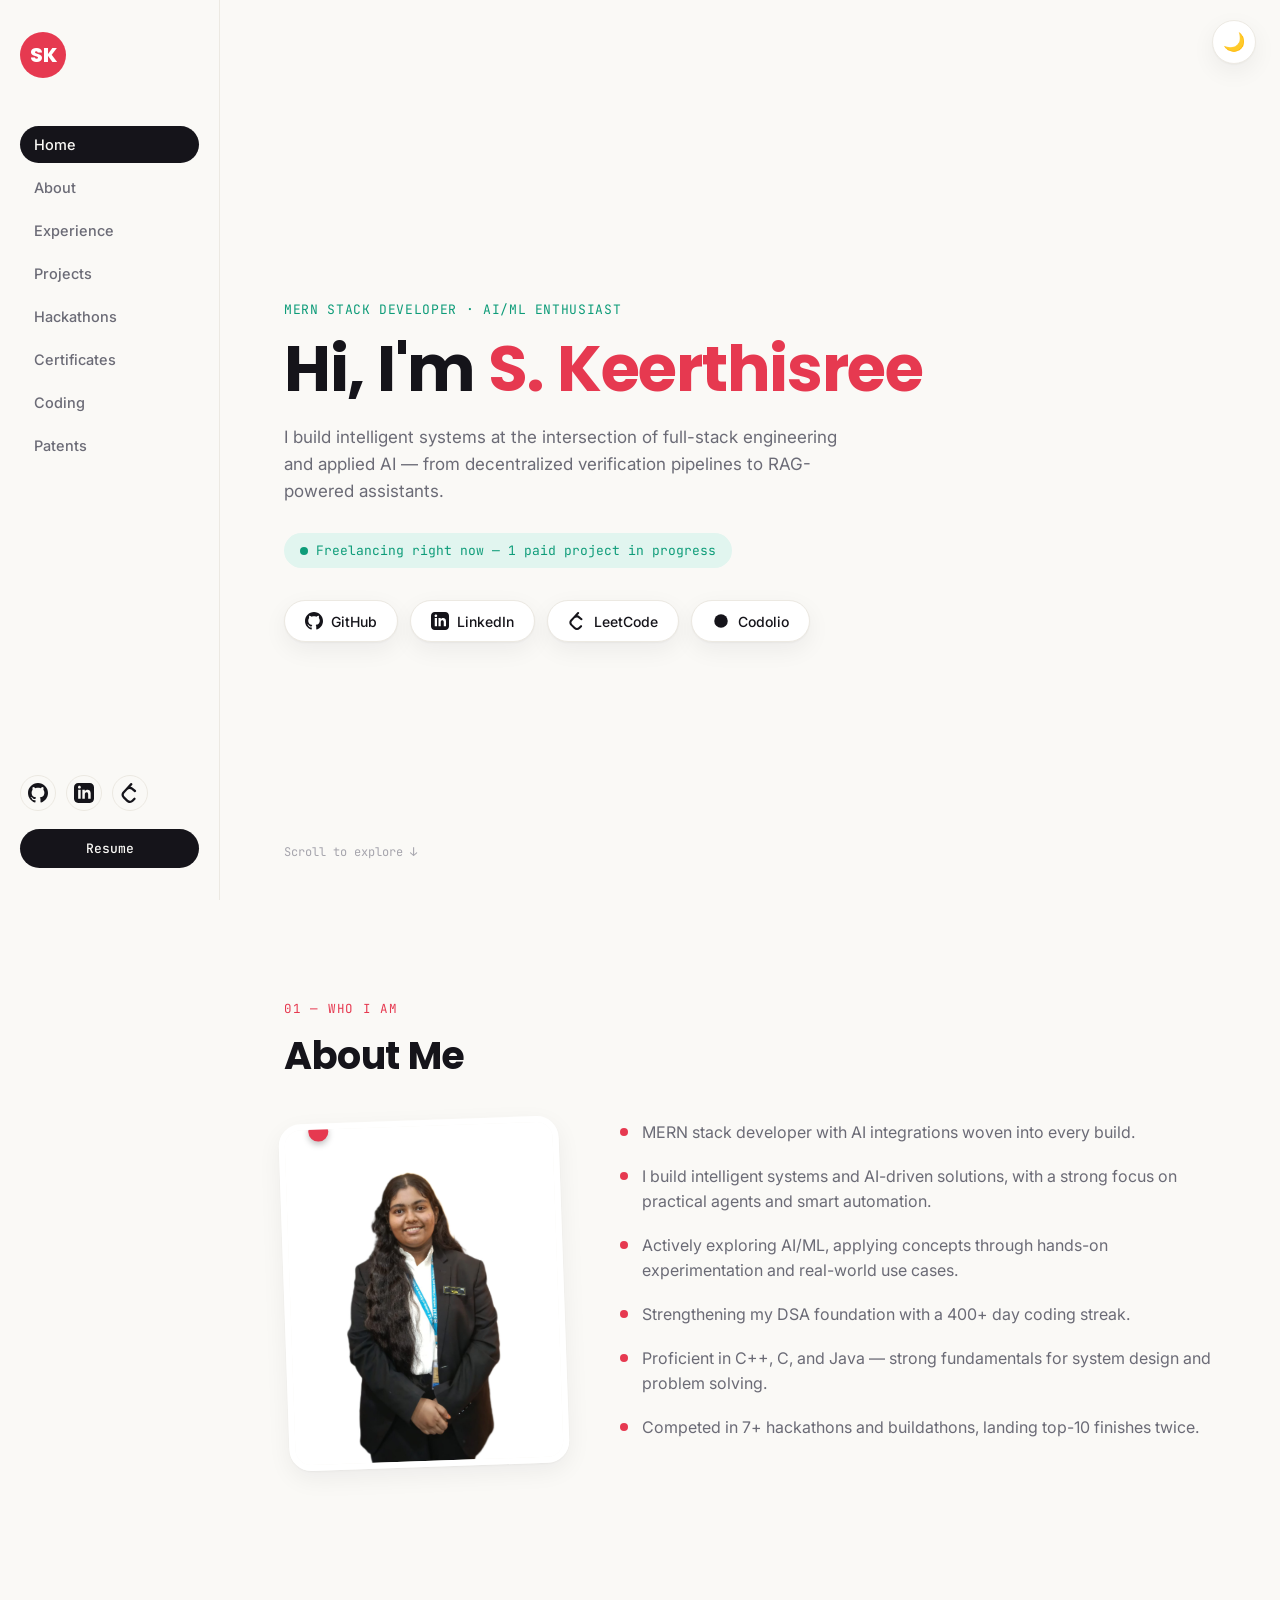
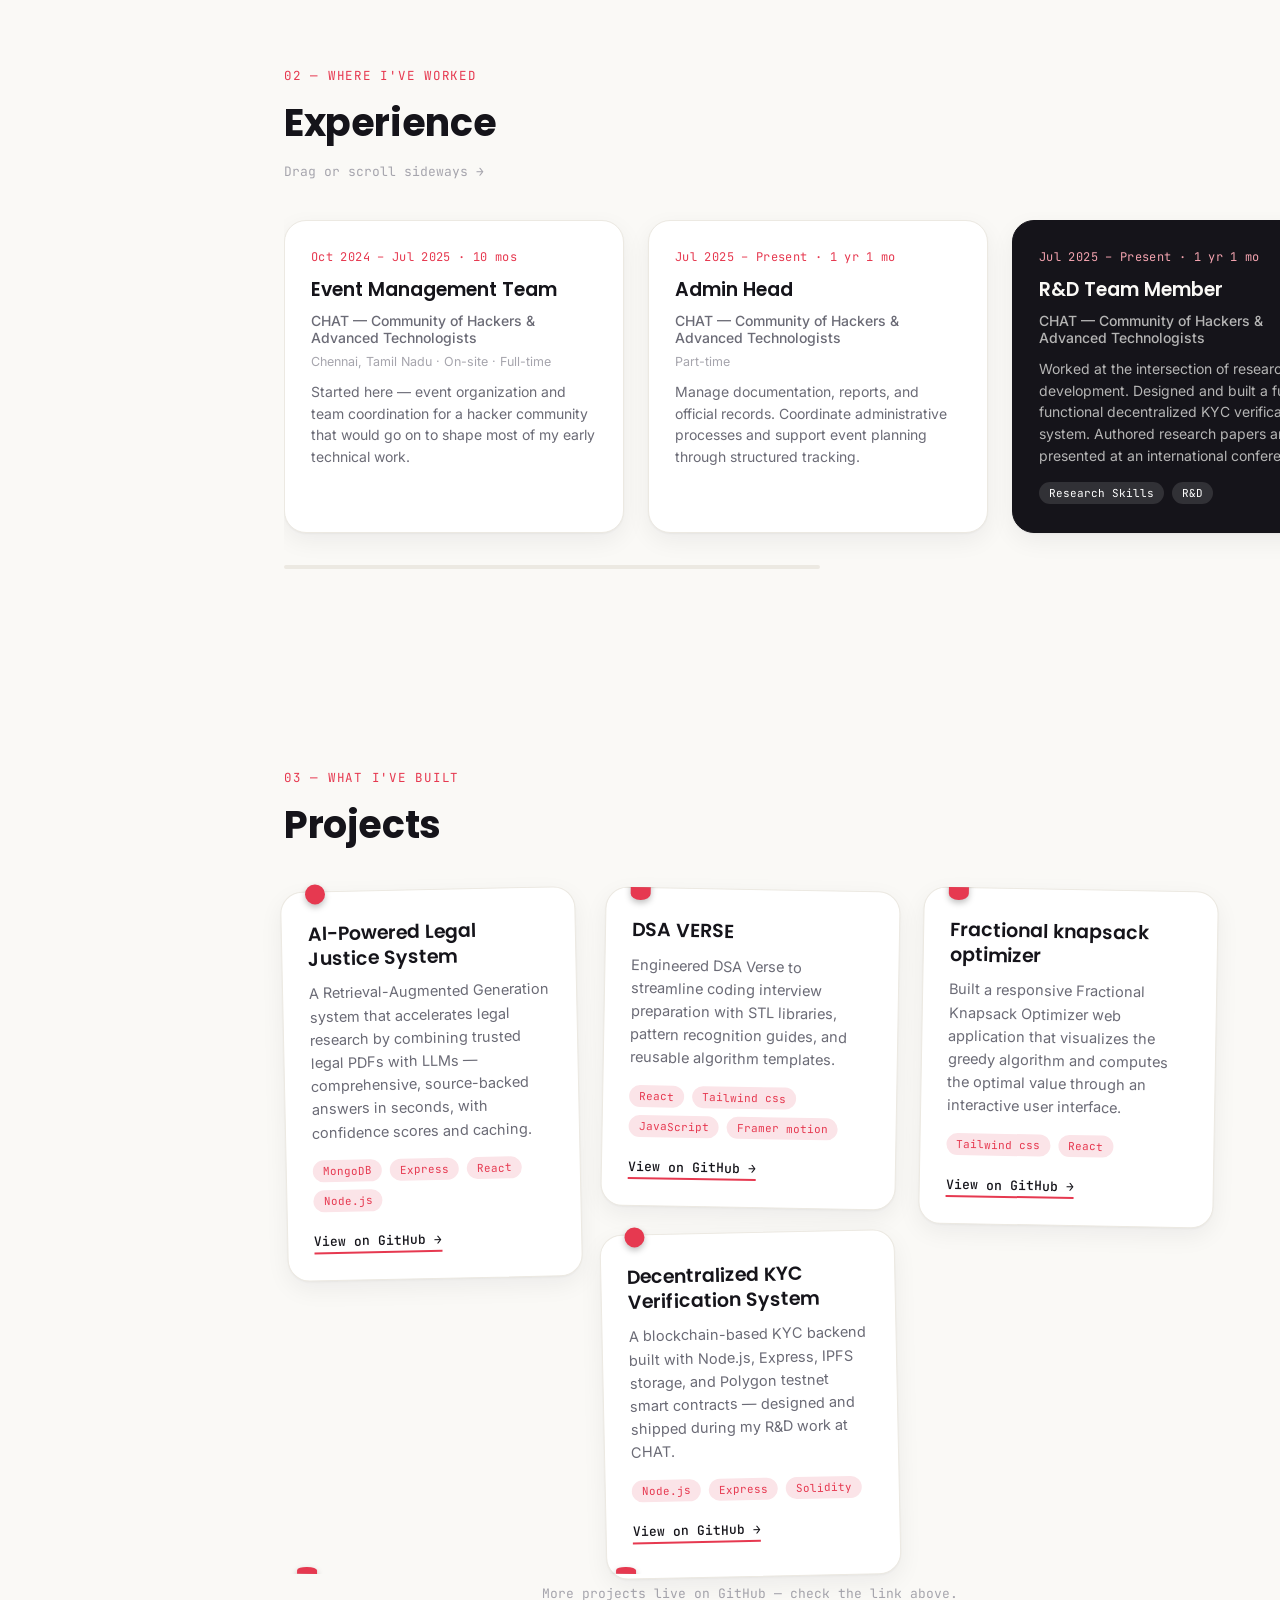
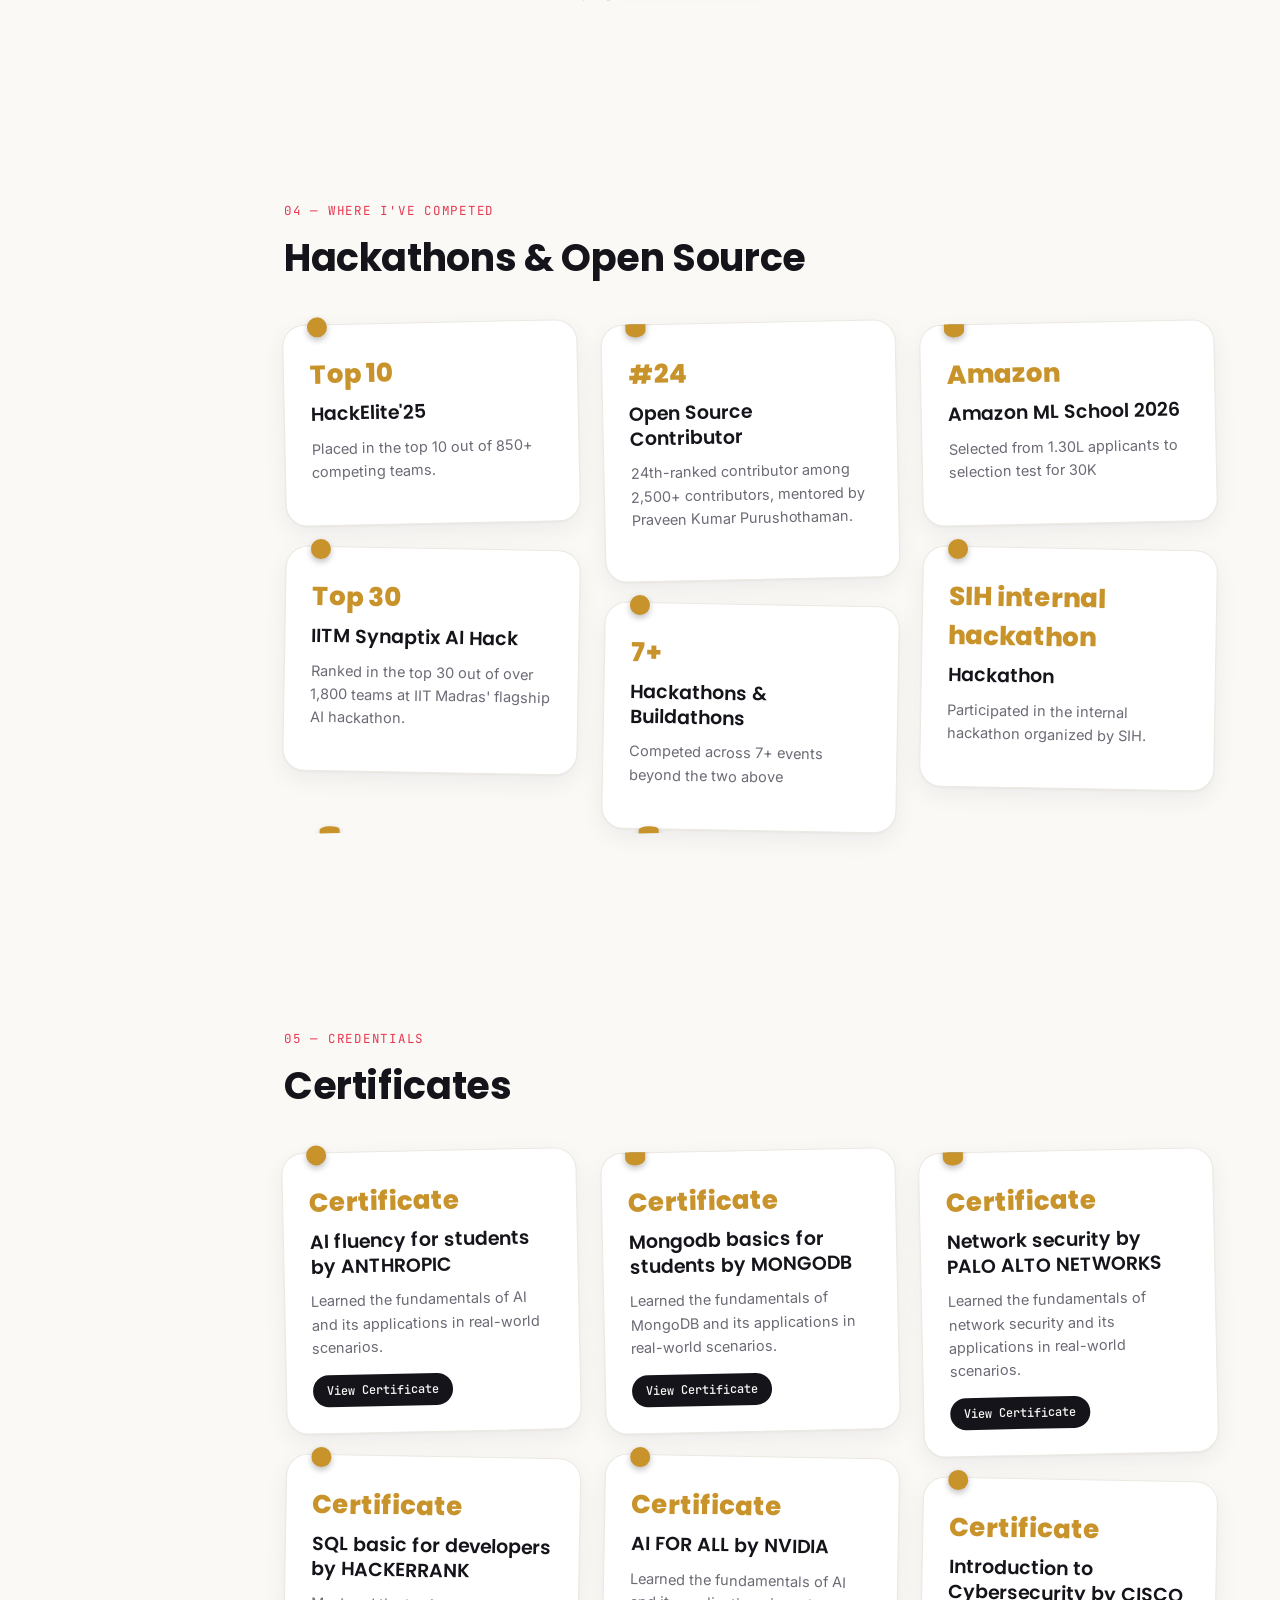
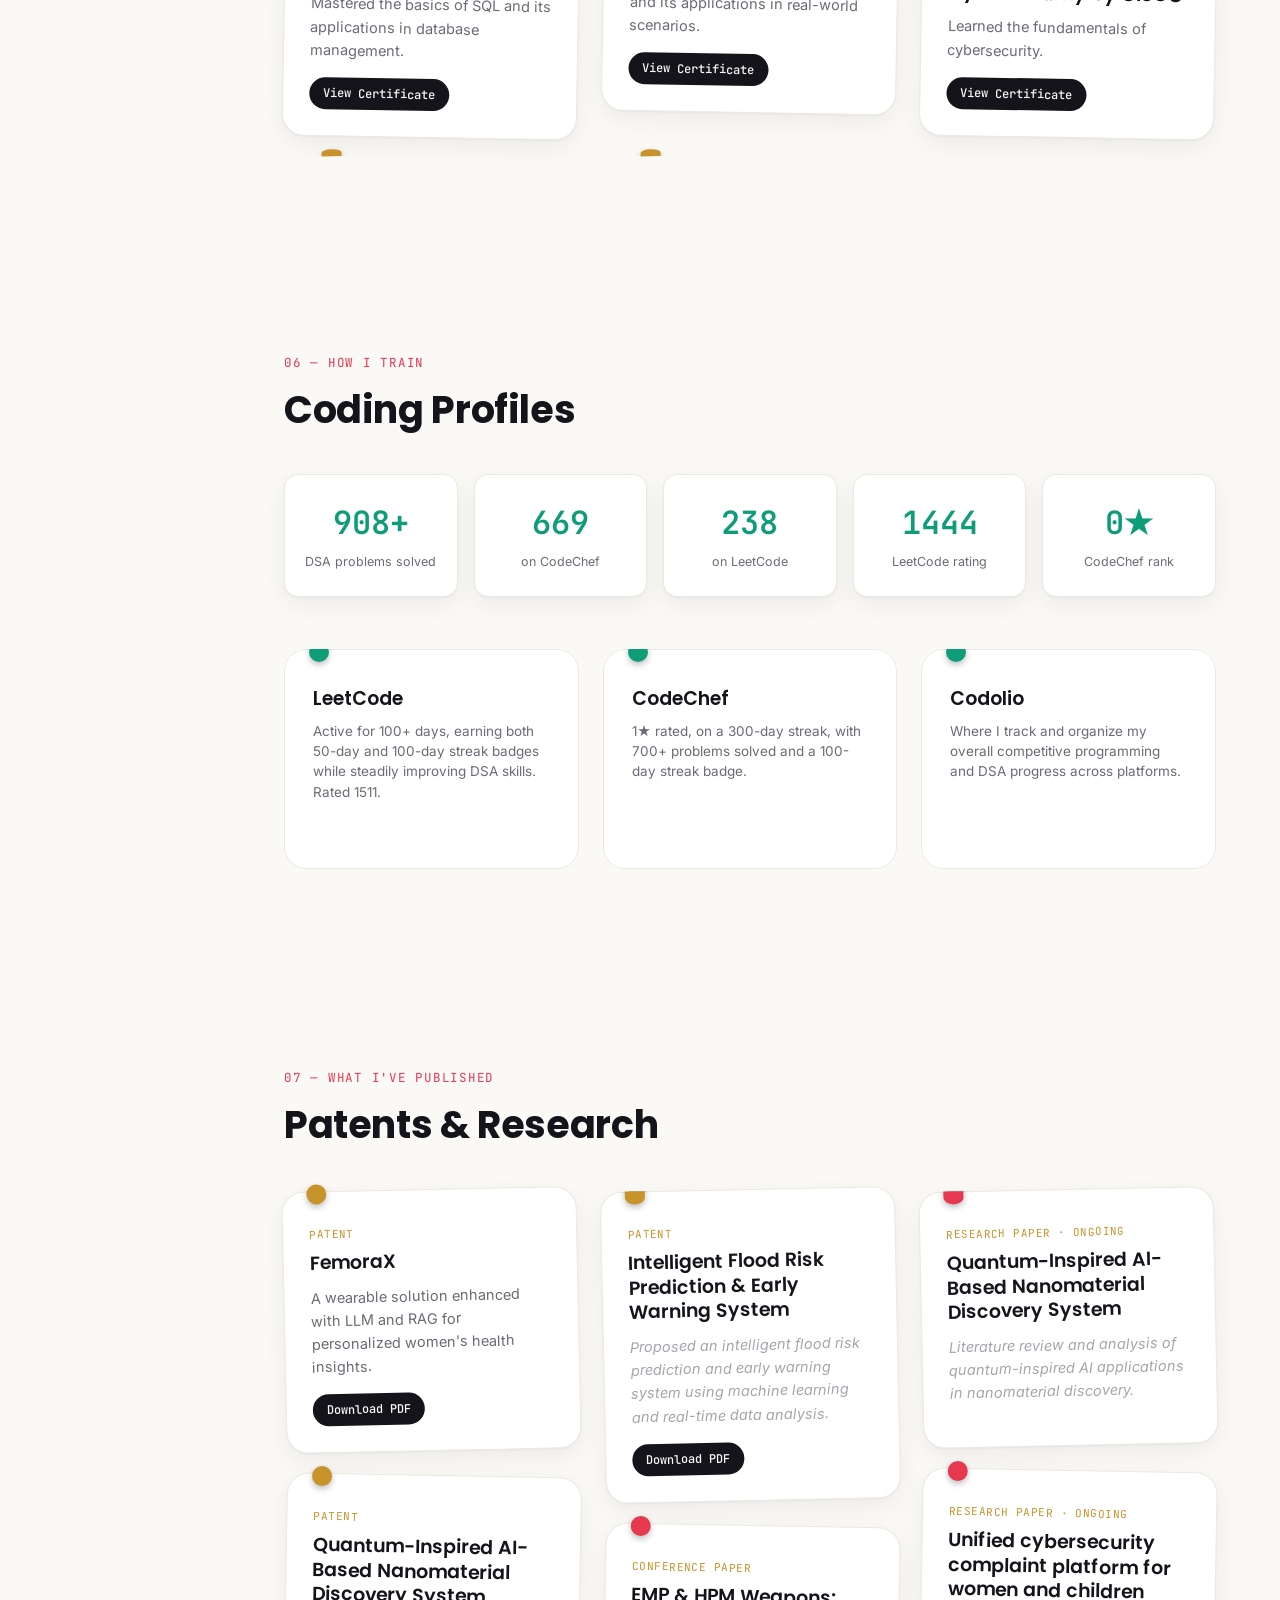
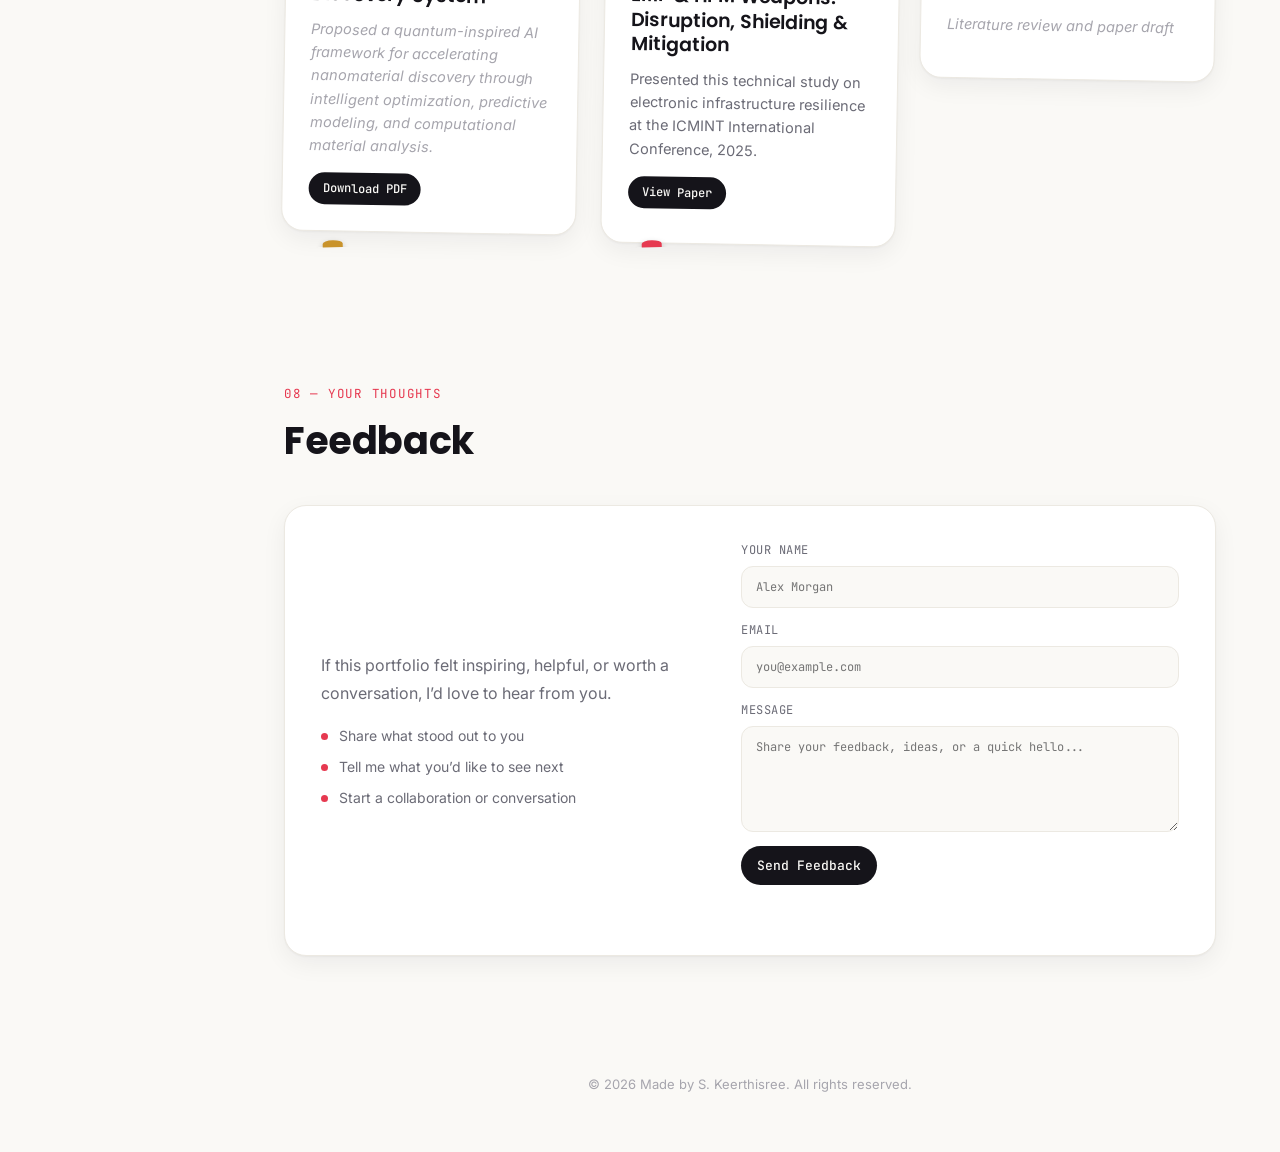
==== commit 68e232d2: "changes in UI" ====
--- a/index.html
+++ b/index.html
@@ -1,247 +1,501 @@
 <!DOCTYPE html>
 <html lang="en">
 <head>
-    <meta charset="UTF-8">
-    <meta name="viewport" content="width=device-width, initial-scale=1.0">
-    <title>S.Keerthisree - Portfolio</title>
-    <link rel="stylesheet" href="portfolio.css">
+<meta charset="UTF-8">
+<meta name="viewport" content="width=device-width, initial-scale=1.0">
+<title>S. Keerthisree — Portfolio</title>
+<link rel="preconnect" href="https://fonts.googleapis.com">
+<link href="https://fonts.googleapis.com/css2?family=Poppins:wght@500;600;700;800&family=Inter:wght@400;500;600&family=JetBrains+Mono:wght@400;500;600&display=swap" rel="stylesheet">
+<link rel="stylesheet" href="portfolio.css">
 </head>
 <body>
-    <!-- Left Sidebar -->
-    <aside class="sidebar">
-        <div class="sidebar-content">
-            <div class="social-links">
-                <a href="https://github.com/K-dev01" target="_blank" class="social-icon" title="GitHub">
-                    <svg width="24" height="24" viewBox="0 0 24 24" fill="currentColor">
-                        <path d="M12 0c-6.626 0-12 5.373-12 12 0 5.302 3.438 9.8 8.207 11.387.599.111.793-.261.793-.577v-2.234c-3.338.726-4.033-1.416-4.033-1.416-.546-1.387-1.333-1.756-1.333-1.756-1.089-.745.083-.729.083-.729 1.205.084 1.839 1.237 1.839 1.237 1.07 1.834 2.807 1.304 3.492.997.107-.775.418-1.305.762-1.604-2.665-.305-5.467-1.334-5.467-5.931 0-1.311.469-2.381 1.236-3.221-.124-.303-.535-1.524.117-3.176 0 0 1.008-.322 3.301 1.23.957-.266 1.983-.399 3.003-.404 1.02.005 2.047.138 3.006.404 2.291-1.552 3.297-1.23 3.297-1.23.653 1.653.242 2.874.118 3.176.77.84 1.235 1.911 1.235 3.221 0 4.609-2.807 5.624-5.479 5.921.43.372.823 1.102.823 2.222v3.293c0 .319.192.694.801.576 4.765-1.589 8.199-6.086 8.199-11.386 0-6.627-5.373-12-12-12z"/>
-                    </svg>
-                </a>
-                
-                <a href="https://www.linkedin.com/in/s-a-keerthi-sree-30981132a?utm_source=share&utm_campaign=share_via&utm_content=profile&utm_medium=android_app" target="_blank" class="social-icon" title="LinkedIn">
-                    <svg width="24" height="24" viewBox="0 0 24 24" fill="currentColor">
-                        <path d="M19 0h-14c-2.761 0-5 2.239-5 5v14c0 2.761 2.239 5 5 5h14c2.762 0 5-2.239 5-5v-14c0-2.761-2.238-5-5-5zm-11 19h-3v-11h3v11zm-1.5-12.268c-.966 0-1.75-.79-1.75-1.764s.784-1.764 1.75-1.764 1.75.79 1.75 1.764-.783 1.764-1.75 1.764zm13.5 12.268h-3v-5.604c0-3.368-4-3.113-4 0v5.604h-3v-11h3v1.765c1.396-2.586 7-2.777 7 2.476v6.759z"/>
-                    </svg>
-                </a>
-                
-                <a href="mailto:srikeerthi0001@gmail.com" class="social-icon" title="Email">
-                    <svg width="24" height="24" viewBox="0 0 24 24" fill="currentColor">
-                        <path d="M0 3v18h24v-18h-24zm6.623 7.929l-4.623 5.712v-9.458l4.623 3.746zm-4.141-5.929h19.035l-9.517 7.713-9.518-7.713zm5.694 7.188l3.824 3.099 3.83-3.104 5.612 6.817h-18.779l5.513-6.812zm9.208-1.264l4.616-3.741v9.348l-4.616-5.607z"/>
-                    </svg>
-                </a>
-            </div>
-            
-            <nav class="nav-menu">
-                <a href="#home" class="nav-link">Home</a>
-                <a href="#about" class="nav-link">About</a>
-                <a href="#projects" class="nav-link">Projects</a>
-                <a href="#coding" class="nav-link">Coding</a>
-                <a href="#patents" class="nav-link">Patents</a>
-               
-                <a href="Keerthisree_S (3).pdf" download class="download-btn">
-    Resume
-</a>
-            </nav>
-        </div>
-    </aside>
-
-    <!-- Main Content -->
-    <main class="main-content">
-        <!-- Home Section -->
-        <section id="home" class="section home-section">
-            <div class="home-content">
-                <h1 class="main-heading">Hi, I'm <span class="highlight">S. Keerthisree</span></h1>
-                <h2 class="sub-heading">MERN Stack Developer</h2>
-                <p class="animated-text">AIML Enthusiast</p>
-            </div>
-        </section>
-
-        <!-- About Section -->
-        <section id="about" class="section about-section">
-            <h2 class="section-title">About Me</h2><br><br>
-
-             <div class="section-content about-grid">
-                 <div class="about-photo">
-                     <img src="profile.jpeg" alt="S. Keerthisree — Profile photo">
-                 </div>
-                 <div class="about-text">
-                     <ul class="about-list">
-                         <li class="about-item">Mern stack developer with AI integrations</li>
-                         <li class="about-item">I build intelligent systems and AI-driven solutions, with a strong focus on practical agents and smart automation.</li>
-                         <li class="about-item">Actively exploring AI/ML, applying concepts through hands-on experimentation and real-world use cases.</li>
-                         <li class="about-item">Strengthening my foundation in Data Structures & Algorithms with a 400+ day coding streak.</li>
-                         <li class="about-item">Proficient in C++, C, and Java — strong fundamentals for system design and problem solving.</li>
-                          <li class="about-item">Participated in multiple Hackathons and buildathons and reached top 10th position</li>
-                     
-                     </ul>
-                 </div>
-             </div><br>
-
-        <!-- Projects Section --><br><br><br>
-        <br><br><section id="projects" class="section projects-section">
-            <h2 class="section-title">Projects</h2>
-            <div class="section-content">
-                <div class="projects-grid">
-                    <div class="project-card">
-                        <h3 class="project-title">AI powered legal justice system</h3>
-                        <p class="project-description">A Retrieval-Augmented Generation (RAG) system that accelerates legal research by combining trusted legal PDFs with state-of-the-art language models. Delivers comprehensive, source-backed answers in seconds with confidence scores and caching</p>
-                        <div class="project-tags">
-                            <span class="tag">MongoDB</span>
-                            <span class="tag">Express</span>
-                            <span class="tag">React</span>
-                            <span class="tag">Node.js</span>
-                        </div>
-                        <a href="https://github.com/Sanjaykrishnaob/AI-Powered-Justice-System" target="_blank" class="repo-btn">View on GitHub</a>
-                    </div>
-                    
-                
-                    <div class="project-card">
-                        <h3 class="project-title">A decentralised kyc verfication system</h3>
-                        <p class="project-description">A blockchain-based KYC backend built with Node.js, Express, IPFS storage, and Polygon testnet smart contracts.</p>
-                        <div class="project-tags">
-                            <span class="tag">Node js</span>
-                            <span class="tag">Express js</span>
-                            <span class="tag">Solidity</span>
-                        </div>
-                        <a href="https://github.com/K-dev01/A-decentralized-kyc-verification-system" target="_blank" class="repo-btn">View on GitHub</a>
-                    </div>
-
-                    <div class="project-card">
-                        <h3 class="project-title">MENOCARE AI Chatbot</h3>
-                        <p class="project-description">Intelligent chatbot using natural language processing and machine learning.</p>
-                        <div class="project-tags">
-                            <span class="tag">Python</span>
-                            <span class="tag">TensorFlow</span>
-                            <span class="tag">NLP</span>
-                        </div>
-                        <a href="#" target="_blank" class="repo-btn">View on GitHub</a>
-                    </div> 
-
-                    
-                    <!--<div class="project-card">
-                        <h3 class="project-title">Task Management App</h3>
-                        <p class="project-description">Collaborative task manager with real-time updates and team features.</p>
-                        <div class="project-tags">
-                            <span class="tag">React</span>
-                            <span class="tag">Socket.io</span>
-                            <span class="tag">MongoDB</span>
-                        </div>
-                        <a href="#" target="_blank" class="repo-btn">View on GitHub</a>
-                    </div>
-
-                    <div class="project-card">
-                        <h3 class="project-title">Note Sharing Platform</h3>
-                        <p class="project-description">Simple collaborative notes app with sharing and version history.</p>
-                        <div class="project-tags">
-                            <span class="tag">React</span>
-                            <span class="tag">Firebase</span>
-                        </div>
-                        <a href="#" target="_blank" class="repo-btn">View on GitHub</a>
-                    </div>
-
-                    <div class="project-card">
-                        <h3 class="project-title">Portfolio Builder</h3>
-                        <p class="project-description">A customizable portfolio generator built with React and Markdown support.</p>
-                        <div class="project-tags">
-                            <span class="tag">React</span>
-                            <span class="tag">MDX</span>
-                        </div>
-                        <a href="#" target="_blank" class="repo-btn">View on GitHub</a>
-                    </div>
-                </div> -->
-                <a href="#">
-                <br><br><br><p class="coming-soon">For more projects visit...</p>
-                </a>
-            </div>
-        </section>
-
-        <!-- Coding Profiles Section -->
-        <section id="coding" class="section coding-section">
-            <h2 class="section-title">Coding Profiles</h2>
-            <div class="section-content">
-                <div class="coding-grid">
-                    <div class="coding-card">
-                        <div class="card-front">
-                            <div class="platform-icon"></div>
-                            <h3 class="platform-name">LeetCode</h3>
-                            <br><h4>Active for 100+ days, earning both 50-day and 100-day badges while consistently improving my DSA skills.</h4>
-                        </div>
-                        <div class="card-back">
-                            <a href="https://leetcode.com/u/K_0001/" target="_blank" class="profile-link">
-                                Visit Profile →
-                            </a>
-                        </div>
-                    </div>
-                    
-                    <div class="coding-card">
-                        <div class="card-front">
-                            <div class="platform-icon"></div>
-                            <h3 class="platform-name">CodeChef</h3>
-                            <br><h4>Currently 1-star, on a 300-day streak, with 620+ problems solved and a 100-day streak badge.</h4>
-                        </div>
-                        <div class="card-back">
-                            <a href="https://www.codechef.com/users/keerthisrees" target="_blank" class="profile-link">
-                                Visit Profile →
-                            </a>
-                        </div>
-                    </div>
-                    
-                    <div class="coding-card">
-                        <div class="card-front">
-                            <div class="platform-icon"></div>
-                            <h3 class="platform-name">Codolio</h3>
-                            <br><h4>I use Codolio to track and organize my overall competitive programming and DSA progress.</h4>
-                        </div>
-                        <div class="card-back">
-                            <a href="https://codolio.com/profile/keerthi_sri" target="_blank" class="profile-link">
-                                Visit Profile →
-                            </a>
-                        </div>
-                    </div>
-                </div>
-            </div>
-        </section>
-
-        <!-- Patents Section -->
-        <section id="patents" class="section patents-section">
-            <h2 class="section-title">Patents & Publications</h2>
-    
-            <div class="section-content">
-                <div class="patents-container">
-                    <div class="patent-card">
-                        <div class="patent-icon"></div>
-                        <h3>Research Patents</h3>
-                        <p class="card-desc">FemoraX — a wearable solution enhanced with LLM and RAG for personalized women's health insights.</p>
-                        <a href="Mythili_FemoraX_PatentPublication (1).pdf" download class="download-btn">
-                            <svg width="20" height="20" viewBox="0 0 24 24" fill="currentColor">
-                                <path d="M19 9h-4V3H9v6H5l7 7 7-7zM5 18v2h14v-2H5z"/>
-                            </svg>
-                            Download PDF
-                        </a>
-                    </div>
-
-                    <div class="patent-card conference-card">
-                        <div class="patent-icon"></div>
-                        <h3>International Conference</h3>
-                        <p class="card-desc">Presented the paper "EMP and HPM Weapons: A Technical Study on Disruption, Shielding, and Mitigation of Electronic Infrastructure" at ICMINT International Conference, 2025.</p>
-                        <a href="Directed Energy Weapons Research - Copy copy (1).docx" target="_blank" class="download-btn">
-                            <svg width="20" height="20" viewBox="0 0 24 24" fill="currentColor">
-                                <path d="M12 2l4 4-4 4-4-4 4-4zm0 7v13h-1v-13h1z"/>
-                            </svg>
-                            View Paper 
-                        </a>
-                    </div>
-                </div>
-            </div>
-        </section>
-
-
-    
-        <!-- Footer -->
-        <footer class="footer">
-            <p>&copy; 2026 Made by S. Keerthisree. All rights reserved.</p>
-        </footer>
-    </main>
-
-    <script data-cfasync="false" src="/cdn-cgi/scripts/5c5dd728/cloudflare-static/email-decode.min.js"></script><script src="portfolio.js"></script>
+
+<button id="themeToggle" class="theme-toggle" title="Toggle theme" aria-label="Toggle dark mode">
+  <span class="theme-icon">🌙</span>
+</button>
+
+<!-- Sidebar -->
+<aside class="sidebar">
+  <div class="sidebar-content">
+    <a href="#home" class="brand-mark">SK</a>
+
+    <nav class="nav-menu">
+      <a href="#home" class="nav-link active">Home</a>
+      <a href="#about" class="nav-link">About</a>
+      <a href="#experience" class="nav-link">Experience</a>
+      <a href="#projects" class="nav-link">Projects</a>
+      <a href="#hackathons" class="nav-link">Hackathons</a>
+      <a href="#certificates" class="nav-link">Certificates</a>
+      <a href="#coding" class="nav-link">Coding</a>
+      <a href="#patents" class="nav-link">Patents</a>
+    </nav>
+
+    <div class="sidebar-bottom">
+      <div class="social-links">
+        <a href="https://github.com/K-dev01" target="_blank" class="social-icon" title="GitHub" aria-label="GitHub">
+          <svg width="20" height="20" viewBox="0 0 24 24" fill="currentColor"><path d="M12 0c-6.626 0-12 5.373-12 12 0 5.302 3.438 9.8 8.207 11.387.599.111.793-.261.793-.577v-2.234c-3.338.726-4.033-1.416-4.033-1.416-.546-1.387-1.333-1.756-1.333-1.756-1.089-.745.083-.729.083-.729 1.205.084 1.839 1.237 1.839 1.237 1.07 1.834 2.807 1.304 3.492.997.107-.775.418-1.305.762-1.604-2.665-.305-5.467-1.334-5.467-5.931 0-1.311.469-2.381 1.236-3.221-.124-.303-.535-1.524.117-3.176 0 0 1.008-.322 3.301 1.23.957-.266 1.983-.399 3.003-.404 1.02.005 2.047.138 3.006.404 2.291-1.552 3.297-1.23 3.297-1.23.653 1.653.242 2.874.118 3.176.77.84 1.235 1.911 1.235 3.221 0 4.609-2.807 5.624-5.479 5.921.43.372.823 1.102.823 2.222v3.293c0 .319.192.694.801.576 4.765-1.589 8.199-6.086 8.199-11.386 0-6.627-5.373-12-12-12z"/></svg>
+        </a>
+        <a href="https://www.linkedin.com/in/s-a-keerthi-sree-30981132a" target="_blank" class="social-icon" title="LinkedIn" aria-label="LinkedIn">
+          <svg width="20" height="20" viewBox="0 0 24 24" fill="currentColor"><path d="M19 0h-14c-2.761 0-5 2.239-5 5v14c0 2.761 2.239 5 5 5h14c2.762 0 5-2.239 5-5v-14c0-2.761-2.238-5-5-5zm-11 19h-3v-11h3v11zm-1.5-12.268c-.966 0-1.75-.79-1.75-1.764s.784-1.764 1.75-1.764 1.75.79 1.75 1.764-.783 1.764-1.75 1.764zm13.5 12.268h-3v-5.604c0-3.368-4-3.113-4 0v5.604h-3v-11h3v1.765c1.396-2.586 7-2.777 7 2.476v6.759z"/></svg>
+        </a>
+        <a href="https://leetcode.com/u/K_0001/" target="_blank" class="social-icon" title="LeetCode" aria-label="LeetCode">
+          <svg width="20" height="20" viewBox="0 0 24 24" fill="currentColor"><path d="M13.483 0a1.374 1.374 0 0 0-.961.438L7.116 6.226l-3.854 4.126a5.266 5.266 0 0 0-1.209 2.104 5.35 5.35 0 0 0-.125.513 5.527 5.527 0 0 0 .062 2.362 5.83 5.83 0 0 0 .349 1.017 5.938 5.938 0 0 0 1.271 1.818l4.277 4.193.039.038c2.248 2.165 5.852 2.133 8.063-.074l2.396-2.392c.54-.54.54-1.414.003-1.955a1.378 1.378 0 0 0-1.951-.003l-2.396 2.392a3.021 3.021 0 0 1-4.205.038l-.038-.036-4.276-4.193c-.652-.64-.972-1.469-.948-2.263a2.68 2.68 0 0 1 .066-.523 2.545 2.545 0 0 1 .619-1.164L9.13 8.114c1.058-1.134 3.204-1.27 4.43-.278l3.501 2.831c.593.48 1.461.387 1.94-.207a1.384 1.384 0 0 0-.207-1.943l-3.5-2.831c-.8-.647-1.766-1.045-2.774-1.202l2.015-2.158A1.384 1.384 0 0 0 13.483 0z"/></svg>
+        </a>
+      </div>
+      <a href="Keerthisree_S.pdf" download class="download-btn">Resume</a>
+    </div>
+  </div>
+</aside>
+
+<!-- Main -->
+<main class="main-content">
+
+  <!-- HOME -->
+  <section id="home" class="section home-section">
+    <div class="home-content">
+      <span class="eyebrow">MERN Stack Developer · AI/ML Enthusiast</span>
+      <h1 class="main-heading">Hi, I'm <span class="highlight">S. Keerthisree</span></h1>
+      <p class="home-sub">I build intelligent systems at the intersection of full-stack engineering and applied AI — from decentralized verification pipelines to RAG-powered assistants.</p>
+
+      <div class="status-badge">
+        <span class="status-dot"></span>
+        Freelancing right now — 1 paid project in progress
+      </div>
+
+      <div class="home-links">
+        <a href="https://github.com/K-dev01" target="_blank" class="home-link-pill">
+          <svg width="18" height="18" viewBox="0 0 24 24" fill="currentColor"><path d="M12 0c-6.626 0-12 5.373-12 12 0 5.302 3.438 9.8 8.207 11.387.599.111.793-.261.793-.577v-2.234c-3.338.726-4.033-1.416-4.033-1.416-.546-1.387-1.333-1.756-1.333-1.756-1.089-.745.083-.729.083-.729 1.205.084 1.839 1.237 1.839 1.237 1.07 1.834 2.807 1.304 3.492.997.107-.775.418-1.305.762-1.604-2.665-.305-5.467-1.334-5.467-5.931 0-1.311.469-2.381 1.236-3.221-.124-.303-.535-1.524.117-3.176 0 0 1.008-.322 3.301 1.23.957-.266 1.983-.399 3.003-.404 1.02.005 2.047.138 3.006.404 2.291-1.552 3.297-1.23 3.297-1.23.653 1.653.242 2.874.118 3.176.77.84 1.235 1.911 1.235 3.221 0 4.609-2.807 5.624-5.479 5.921.43.372.823 1.102.823 2.222v3.293c0 .319.192.694.801.576 4.765-1.589 8.199-6.086 8.199-11.386 0-6.627-5.373-12-12-12z"/></svg>
+          GitHub
+        </a>
+        <a href="https://www.linkedin.com/in/s-a-keerthi-sree-30981132a" target="_blank" class="home-link-pill">
+          <svg width="18" height="18" viewBox="0 0 24 24" fill="currentColor"><path d="M19 0h-14c-2.761 0-5 2.239-5 5v14c0 2.761 2.239 5 5 5h14c2.762 0 5-2.239 5-5v-14c0-2.761-2.238-5-5-5zm-11 19h-3v-11h3v11zm-1.5-12.268c-.966 0-1.75-.79-1.75-1.764s.784-1.764 1.75-1.764 1.75.79 1.75 1.764-.783 1.764-1.75 1.764zm13.5 12.268h-3v-5.604c0-3.368-4-3.113-4 0v5.604h-3v-11h3v1.765c1.396-2.586 7-2.777 7 2.476v6.759z"/></svg>
+          LinkedIn
+        </a>
+        <a href="https://leetcode.com/u/K_0001/" target="_blank" class="home-link-pill">
+          <svg width="18" height="18" viewBox="0 0 24 24" fill="currentColor"><path d="M13.483 0a1.374 1.374 0 0 0-.961.438L7.116 6.226l-3.854 4.126a5.266 5.266 0 0 0-1.209 2.104 5.35 5.35 0 0 0-.125.513 5.527 5.527 0 0 0 .062 2.362 5.83 5.83 0 0 0 .349 1.017 5.938 5.938 0 0 0 1.271 1.818l4.277 4.193.039.038c2.248 2.165 5.852 2.133 8.063-.074l2.396-2.392c.54-.54.54-1.414.003-1.955a1.378 1.378 0 0 0-1.951-.003l-2.396 2.392a3.021 3.021 0 0 1-4.205.038l-.038-.036-4.276-4.193c-.652-.64-.972-1.469-.948-2.263a2.68 2.68 0 0 1 .066-.523 2.545 2.545 0 0 1 .619-1.164L9.13 8.114c1.058-1.134 3.204-1.27 4.43-.278l3.501 2.831c.593.48 1.461.387 1.94-.207a1.384 1.384 0 0 0-.207-1.943l-3.5-2.831c-.8-.647-1.766-1.045-2.774-1.202l2.015-2.158A1.384 1.384 0 0 0 13.483 0z"/></svg>
+          LeetCode
+        </a>
+        <a href="https://codolio.com/profile/keerthi_sri" target="_blank" class="home-link-pill">
+          <svg width="18" height="18" viewBox="0 0 24 24" fill="currentColor"><circle cx="12" cy="12" r="9"/></svg>
+          Codolio
+        </a>
+      </div>
+    </div>
+    <div class="scroll-cue">Scroll to explore <span>↓</span></div>
+  </section>
+
+  <!-- ABOUT -->
+  <section id="about" class="section about-section">
+    <p class="section-eyebrow">01 — Who I am</p>
+    <h2 class="section-title">About Me</h2>
+    <div class="section-content about-grid">
+      <div class="about-photo">
+        <div class="pin-tack"></div>
+        <img src="profile.jpeg" alt="S. Keerthisree — profile photo">
+      </div>
+      <div class="about-text">
+        <ul class="about-list">
+          <li class="about-item">MERN stack developer with AI integrations woven into every build.</li>
+          <li class="about-item">I build intelligent systems and AI-driven solutions, with a strong focus on practical agents and smart automation.</li>
+          <li class="about-item">Actively exploring AI/ML, applying concepts through hands-on experimentation and real-world use cases.</li>
+          <li class="about-item">Strengthening my DSA foundation with a 400+ day coding streak.</li>
+          <li class="about-item">Proficient in C++, C, and Java — strong fundamentals for system design and problem solving.</li>
+          <li class="about-item">Competed in 7+ hackathons and buildathons, landing top-10 finishes twice.</li>
+        </ul>
+      </div>
+    </div>
+  </section>
+
+  <!-- EXPERIENCE -->
+  <section id="experience" class="section experience-section">
+    <p class="section-eyebrow">02 — Where I've worked</p>
+    <h2 class="section-title">Experience</h2>
+    <p class="section-hint">Drag or scroll sideways →</p>
+
+    <div class="timeline-track" id="timelineTrack">
+
+      <article class="exp-card">
+        <span class="exp-dates">Oct 2024 – Jul 2025 · 10 mos</span>
+        <h3 class="exp-role">Event Management Team</h3>
+        <p class="exp-company">CHAT — Community of Hackers &amp; Advanced Technologists</p>
+        <p class="exp-location">Chennai, Tamil Nadu · On-site · Full-time</p>
+        <p class="exp-desc">Started here — event organization and team coordination for a hacker community that would go on to shape most of my early technical work.</p>
+      </article>
+
+      <article class="exp-card">
+        <span class="exp-dates">Jul 2025 – Present · 1 yr 1 mo</span>
+        <h3 class="exp-role">Admin Head</h3>
+        <p class="exp-company">CHAT — Community of Hackers &amp; Advanced Technologists</p>
+        <p class="exp-location">Part-time</p>
+        <p class="exp-desc">Manage documentation, reports, and official records. Coordinate administrative processes and support event planning through structured tracking.</p>
+      </article>
+
+      <article class="exp-card featured">
+        <span class="exp-dates">Jul 2025 – Present · 1 yr 1 mo</span>
+        <h3 class="exp-role">R&amp;D Team Member</h3>
+        <p class="exp-company">CHAT — Community of Hackers &amp; Advanced Technologists</p>
+        <p class="exp-desc">Worked at the intersection of research and development. Designed and built a fully functional decentralized KYC verification system. Authored research papers and presented at an international conference.</p>
+        <div class="exp-tags"><span>Research Skills</span><span>R&amp;D</span></div>
+      </article>
+
+      <article class="exp-card">
+        <span class="exp-dates">Apr 2026 – May 2026 · 2 mos</span>
+        <h3 class="exp-role">Research &amp; Development Intern</h3>
+        <p class="exp-company">Nexwave Systems</p>
+        <p class="exp-desc">Joined Nexwave's R&amp;D function as an intern — the entry point into a role that converted to a lead position two months in.</p>
+      </article>
+
+      <article class="exp-card featured">
+        <span class="exp-dates">May 2026 – Present · 3 mos</span>
+        <h3 class="exp-role">Research &amp; Development Lead</h3>
+        <p class="exp-company">Nexwave Systems</p>
+        <p class="exp-location">Ramapuram, Chennai · On-site · Internship</p>
+        <p class="exp-desc">Promoted from intern to lead. Currently driving R&amp;D initiatives on-site, with offer letter confirmed.</p>
+      </article>
+
+      <article class="exp-card freelance">
+        <span class="exp-dates">Ongoing</span>
+        <h3 class="exp-role">Freelance Developer</h3>
+        <p class="exp-company">Independent</p>
+        <p class="exp-desc">Currently delivering one paid freelance project alongside my internship and coursework.</p>
+      </article>
+
+    </div>
+
+    <div class="timeline-progress-wrap">
+      <div class="timeline-progress-bar"><div class="timeline-progress-fill" id="timelineFill"></div></div>
+    </div>
+  </section>
+
+  <!-- PROJECTS -->
+  <section id="projects" class="section projects-section">
+    <p class="section-eyebrow">03 — What I've built</p>
+    <h2 class="section-title">Projects</h2>
+    <div class="section-content">
+      <div class="masonry-grid">
+
+        <div class="pin-card">
+          <span class="pin-tack red"></span>
+          <h3 class="project-title">AI-Powered Legal Justice System</h3>
+          <p class="project-description">A Retrieval-Augmented Generation system that accelerates legal research by combining trusted legal PDFs with LLMs — comprehensive, source-backed answers in seconds, with confidence scores and caching.</p>
+          <div class="project-tags">
+            <span class="tag">MongoDB</span><span class="tag">Express</span><span class="tag">React</span><span class="tag">Node.js</span>
+          </div>
+          <a href="https://github.com/Sanjaykrishnaob/AI-Powered-Justice-System" target="_blank" class="repo-btn">View on GitHub →</a>
+        </div>
+
+        <div class="pin-card">
+          <span class="pin-tack red"></span>
+          <h3 class="project-title">DSA VERSE</h3>
+          <p class="project-description">Engineered DSA Verse to streamline coding interview preparation with STL libraries, pattern recognition guides, and reusable algorithm templates.</p>
+          <div class="project-tags">
+            <span class="tag">React</span><span class="tag">Tailwind css</span><span class="tag">JavaScript</span><span class="tag">Framer motion</span>
+          </div>
+          <a href="https://github.com/K-dev01/DSAverse" target="_blank" class="repo-btn">View on GitHub →</a>
+        </div>
+
+        <div class="pin-card tall">
+          <span class="pin-tack red"></span>
+          <h3 class="project-title">Decentralized KYC Verification System</h3>
+          <p class="project-description">A blockchain-based KYC backend built with Node.js, Express, IPFS storage, and Polygon testnet smart contracts — designed and shipped during my R&amp;D work at CHAT.</p>
+          <div class="project-tags">
+            <span class="tag">Node.js</span><span class="tag">Express</span><span class="tag">Solidity</span>
+          </div>
+          <a href="https://github.com/K-dev01/A-decentralized-kyc-verification-system" target="_blank" class="repo-btn">View on GitHub →</a>
+        </div>
+
+        <div class="pin-card">
+          <span class="pin-tack red"></span>
+          <h3 class="project-title">Fractional knapsack optimizer</h3>
+          <p class="project-description">Built a responsive Fractional Knapsack Optimizer web application that visualizes the greedy algorithm and computes the optimal value through an interactive user interface.</p>
+          <div class="project-tags">
+            <span class="tag">Tailwind css</span><span class="tag">React</span>
+          </div>
+          <a href="https://github.com/K-dev01/Fractional-Knapsack-optimizer" target="_blank" class="repo-btn">View on GitHub →</a>
+        </div>
+
+      </div>
+      <p class="coming-soon">More projects live on GitHub — check the link above.</p>
+    </div>
+  </section>
+
+  <!-- HACKATHONS -->
+  <section id="hackathons" class="section hackathons-section">
+    <p class="section-eyebrow">04 — Where I've competed</p>
+    <h2 class="section-title">Hackathons &amp; Open Source</h2>
+    <div class="section-content">
+      <div class="masonry-grid">
+
+        <div class="pin-card trophy">
+          <span class="pin-tack gold"></span>
+          <span class="trophy-rank">Top 10</span>
+          <h3 class="project-title">HackElite'25</h3>
+          <p class="project-description">Placed in the top 10 out of 850+ competing teams.</p>
+        </div>
+
+        <div class="pin-card trophy">
+          <span class="pin-tack gold"></span>
+          <span class="trophy-rank">Top 30</span>
+          <h3 class="project-title">IITM Synaptix AI Hack</h3>
+          <p class="project-description">Ranked in the top 30 out of over 1,800 teams at IIT Madras' flagship AI hackathon.</p>
+        </div>
+
+        <div class="pin-card trophy tall">
+          <span class="pin-tack gold"></span>
+          <span class="trophy-rank">#24</span>
+          <h3 class="project-title">Open Source Contributor</h3>
+          <p class="project-description">24th-ranked contributor among 2,500+ contributors, mentored by Praveen Kumar Purushothaman.</p>
+        </div>
+
+        <div class="pin-card trophy">
+          <span class="pin-tack gold"></span>
+          <span class="trophy-rank">7+</span>
+          <h3 class="project-title">Hackathons &amp; Buildathons</h3>
+          <p class="project-description">Competed across 7+ events beyond the two above </p>
+        </div>
+
+        <div class="pin-card trophy">
+          <span class="pin-tack gold"></span>
+          <span class="trophy-rank">Amazon </span>
+          <h3 class="project-title">Amazon ML School 2026</h3>
+          <p class="project-description">Selected from 1.30L applicants to selection test for 30K</p>
+        </div>
+
+         <div class="pin-card trophy">
+          <span class="pin-tack gold"></span>
+          <span class="trophy-rank">SIH internal hackathon</span>
+          <h3 class="project-title">Hackathon</h3>
+          <p class="project-description">Participated in the internal hackathon organized by SIH.</p>
+        </div>
+
+      </div>   
+    </div>
+  </section>
+
+  <!-- CERTIFICATES -->
+  <section id="certificates" class="section certificates-section">
+    <p class="section-eyebrow">05 — Credentials</p>
+    <h2 class="section-title">Certificates</h2>
+    <div class="section-content">
+      <div class="masonry-grid">
+
+        <div class="pin-card trophy">
+          <span class="pin-tack gold"></span>
+          <span class="trophy-rank">Certificate</span>
+          <h3 class="project-title">AI fluency for students by ANTHROPIC</h3>
+          <p class="project-description">Learned the fundamentals of AI and its applications in real-world scenarios.</p>
+          <a href="certificate-rcjnpoazgtat-1782314587 (1).pdf" class="download-btn small">View Certificate</a>
+        </div>
+
+        <div class="pin-card trophy">
+          <span class="pin-tack gold"></span>
+          <span class="trophy-rank">Certificate</span>
+          <h3 class="project-title">SQL basic for developers by HACKERRANK</h3>
+          <p class="project-description">Mastered the basics of SQL and its applications in database management.</p>
+          <a href="sql_basic certificate.pdf" class="download-btn small">View Certificate</a>
+        </div>
+
+        <div class="pin-card trophy">
+          <span class="pin-tack gold"></span>
+          <span class="trophy-rank">Certificate</span>
+          <h3 class="project-title">Mongodb basics for students by MONGODB</h3>
+          <p class="project-description">Learned the fundamentals of MongoDB and its applications in real-world scenarios.</p>
+          <a href="mongodb.jpeg" class="download-btn small">View Certificate</a>
+        </div>
+
+        <div class="pin-card trophy">
+          <span class="pin-tack gold"></span>
+          <span class="trophy-rank">Certificate</span>
+          <h3 class="project-title">AI FOR ALL by NVIDIA</h3>
+          <p class="project-description">Learned the fundamentals of AI and its applications in real-world scenarios.</p>
+          <a href="nvidia.jpeg" class="download-btn small">View Certificate</a>
+        </div>
+
+        <div class="pin-card trophy">
+          <span class="pin-tack gold"></span>
+          <span class="trophy-rank">Certificate</span>
+          <h3 class="project-title">Network security by PALO ALTO NETWORKS</h3>
+          <p class="project-description">Learned the fundamentals of network security and its applications in real-world scenarios.</p>
+          <a href="network .jpeg" class="download-btn small">View Certificate</a>
+        </div>
+
+        <div class="pin-card trophy">
+          <span class="pin-tack gold"></span>
+          <span class="trophy-rank">Certificate</span>
+          <h3 class="project-title">Introduction to Cybersecurity by CISCO</h3>
+          <p class="project-description">Learned the fundamentals of cybersecurity.</p>
+          <a href="cisco.jpeg" class="download-btn small">View Certificate</a>
+        </div>
+
+      </div>
+    </div>
+  </section>
+
+  <!-- CODING -->
+  <section id="coding" class="section coding-section">
+    <p class="section-eyebrow">06 — How I train</p>
+    <h2 class="section-title">Coding Profiles</h2>
+
+    <div class="section-content">
+      <div class="stats-grid">
+        <div class="stat-card">
+          <span class="stat-number" data-target="950" data-suffix="+">0</span>
+          <span class="stat-label">DSA problems solved</span>
+        </div>
+        <div class="stat-card">
+          <span class="stat-number" data-target="700" data-suffix="">0</span>
+          <span class="stat-label">on CodeChef</span>
+        </div>
+        <div class="stat-card">
+          <span class="stat-number" data-target="250" data-suffix="">0</span>
+          <span class="stat-label">on LeetCode</span>
+        </div>
+        <div class="stat-card">
+          <span class="stat-number" data-target="1511" data-suffix="">0</span>
+          <span class="stat-label">LeetCode rating</span>
+        </div>
+        <div class="stat-card">
+          <span class="stat-number star-stat" data-target="1" data-suffix="★">0</span>
+          <span class="stat-label">CodeChef rank</span>
+        </div>
+      </div>
+
+      <div class="coding-grid">
+        <div class="coding-card">
+          <div class="card-front">
+            <span class="pin-tack teal"></span>
+            <h3 class="platform-name">LeetCode</h3>
+            <p>Active for 100+ days, earning both 50-day and 100-day streak badges while steadily improving DSA skills. Rated 1511.</p>
+          </div>
+          <div class="card-back">
+            <a href="https://leetcode.com/u/K_0001/" target="_blank" class="profile-link">Visit Profile →</a>
+          </div>
+        </div>
+
+        <div class="coding-card">
+          <div class="card-front">
+            <span class="pin-tack teal"></span>
+            <h3 class="platform-name">CodeChef</h3>
+            <p>1★ rated, on a 300-day streak, with 700+ problems solved and a 100-day streak badge.</p>
+          </div>
+          <div class="card-back">
+            <a href="https://www.codechef.com/users/keerthisrees" target="_blank" class="profile-link">Visit Profile →</a>
+          </div>
+        </div>
+
+        <div class="coding-card">
+          <div class="card-front">
+            <span class="pin-tack teal"></span>
+            <h3 class="platform-name">Codolio</h3>
+            <p>Where I track and organize my overall competitive programming and DSA progress across platforms.</p>
+          </div>
+          <div class="card-back">
+            <a href="https://codolio.com/profile/keerthi_sri" target="_blank" class="profile-link">Visit Profile →</a>
+          </div>
+        </div>
+      </div>
+    </div>
+  </section>
+
+  <!-- PATENTS -->
+  <section id="patents" class="section patents-section">
+    <p class="section-eyebrow">07 — What I've published</p>
+    <h2 class="section-title">Patents &amp; Research</h2>
+    <div class="section-content">
+      <div class="masonry-grid">
+
+        <div class="pin-card patent">
+          <span class="pin-tack gold"></span>
+          <span class="card-kicker">Patent</span>
+          <h3 class="project-title">FemoraX</h3>
+          <p class="project-description">A wearable solution enhanced with LLM and RAG for personalized women's health insights.</p>
+          <a href="Mythili_FemoraX_PatentPublication.pdf" download class="download-btn small">Download PDF</a>
+        </div>
+
+        <div class="pin-card patent">
+          <span class="pin-tack gold"></span>
+          <span class="card-kicker">Patent</span>
+          <h3 class="project-title">Quantum-Inspired AI-Based Nanomaterial Discovery System</h3>
+          <p class="project-description placeholder">Proposed a quantum-inspired AI framework for accelerating nanomaterial discovery through intelligent optimization, predictive modeling, and computational material analysis.</p>
+        <a href="patent2.jpeg" download class="download-btn small">Download PDF</a>
+        </div>
+
+        <div class="pin-card patent">
+          <span class="pin-tack gold"></span>
+          <span class="card-kicker">Patent</span>
+          <h3 class="project-title">Intelligent Flood Risk Prediction & Early Warning System</h3>
+          <p class="project-description placeholder">Proposed an intelligent flood risk prediction and early warning system using machine learning and real-time data analysis.</p>
+          <a href="patent 3.jpeg" download class="download-btn small">Download PDF</a>
+        </div>
+
+        <div class="pin-card patent tall">
+          <span class="pin-tack red"></span>
+          <span class="card-kicker">Conference Paper</span>
+          <h3 class="project-title">EMP &amp; HPM Weapons: Disruption, Shielding &amp; Mitigation</h3>
+          <p class="project-description">Presented this technical study on electronic infrastructure resilience at the ICMINT International Conference, 2025.</p>
+          <a href="Directed Energy Weapons Research.docx" target="_blank" class="download-btn small">View Paper</a>
+        </div>
+
+        <div class="pin-card patent">
+          <span class="pin-tack red"></span>
+          <span class="card-kicker">Research Paper · Ongoing</span>
+          <h3 class="project-title">Quantum-Inspired AI-Based Nanomaterial Discovery System</h3>
+          <p class="project-description placeholder">Literature review and analysis of quantum-inspired AI applications in nanomaterial discovery.</p>
+        </div>
+
+       <div class="pin-card patent">
+          <span class="pin-tack red"></span>
+          <span class="card-kicker">Research Paper · Ongoing</span>
+          <h3 class="project-title">Unified cybersecurity complaint platform for women and children</h3>
+          <p class="project-description placeholder">Literature review and paper draft</p>
+        </div> 
+
+      </div>
+    </div>
+  </section>
+
+  <section id="feedback" class="section feedback-section">
+    <p class="section-eyebrow">08 — Your thoughts</p>
+    <h2 class="section-title">Feedback</h2>
+    <div class="feedback-shell">
+      <div class="feedback-copy">
+        <p class="feedback-lead">If this portfolio felt inspiring, helpful, or worth a conversation, I’d love to hear from you.</p>
+        <ul class="feedback-highlights">
+          <li>Share what stood out to you</li>
+          <li>Tell me what you’d like to see next</li>
+          <li>Start a collaboration or conversation</li>
+        </ul>
+      </div>
+      <form
+         class="feedback-form"
+         id="feedbackForm"
+         action="https://formspree.io/f/mbdvbqoj"
+         method="POST"
+  >
+        <label>
+          <span>Your name</span>
+          <input type="text" name="name" placeholder="Alex Morgan" required>
+        </label>
+        <label>
+          <span>Email</span>
+          <input type="email" name="email" placeholder="you@example.com" required>
+        </label>
+        <label>
+          <span>Message</span>
+          <textarea name="message" rows="5" placeholder="Share your feedback, ideas, or a quick hello..." required></textarea>
+        </label>
+        <button type="submit" class="download-btn">Send Feedback</button>
+        <p class="form-status" id="formStatus" role="status" aria-live="polite"></p>
+      </form>
+    </div>
+  </section>
+
+  <footer class="footer">
+    <p>&copy; 2026 Made by S. Keerthisree. All rights reserved.</p>
+  </footer>
+
+</main>
+
+<script src="portfolio.js"></script>
 </body>
 </html>
--- a/portfolio.css
+++ b/portfolio.css
@@ -1,741 +1,420 @@
-:root {
-    --bg-primary: rgb(0, 0, 0);
-    --bg-secondary: #0000003a;
-    --bg-card:#1a181800;
-    --text-primary: #ffffff;
-    --text-secondary: #b8ffff;
-    --accent-primary: #c8e9fe;
-    --accent-secondary: #73dbe9;
-    --border-color: #ecf0f1;
-    --shadow-light: rgba(0, 0, 0, 0.1);
-    --shadow-medium: rgba(0, 0, 0, 0.15);
-    --sidebar-bg: #1c2632;
-    --sidebar-text: #ecf0f1;
-    --sidebar-hover: #37485a;
-    --transition: all 0.3s ease;
-}
-
-.dark-mode {
-    --bg-primary: #1a1a2e;
-    --bg-secondary: #16213e;
-    --bg-card: #0f3460;
-    --text-primary: #eaeaea;
-    --text-secondary: #b0b0b0;
-    --accent-primary: #00d4ff;
-    --accent-secondary: #00ff88;
-    --border-color: #2d4059;
-    --shadow-light: rgba(0, 0, 0, 0.3);
-    --shadow-medium: rgba(0, 0, 0, 0.5);
-    --sidebar-bg: #0f1419;
-    --sidebar-text: #eaeaea;
-    --sidebar-hover: #1a1f2e;
-}
-
-/* Reset & Base Styles */
-* {
-    margin: 0;
-    padding: 0;
-    box-sizing: border-box;
-}
-
-body {
-    font-family: 'Segoe UI', Tahoma, Geneva, Verdana, sans-serif;
-    background-color: var(--bg-primary);
-    color: var(--text-primary);
-    line-height: 1.6;
-    transition: var(--transition);
-    overflow-x: hidden;
-}
-
-html {
-    scroll-behavior: smooth;
-}
-
-/* Sidebar Styles (converted to top navigation bar) */
-.sidebar {
-    /* height variable used to offset main content */
-    --nav-height: 84px;
-    position: fixed;
-    left: 0;
-    top: 0;
-    right: 0;
-    height: var(--nav-height);
-    width: 100%;
-    background: var(--sidebar-bg);
-    padding: 1rem 2rem;
-    display: flex;
-    flex-direction: row;
-    align-items: center;
-    justify-content: space-between;
-    box-shadow: 0 2px 10px var(--shadow-light);
-    z-index: 1000;
-    transition: var(--transition);
-}
-
-.sidebar-content {
-    display: flex;
-    flex-direction: row;
-    align-items: center;
-    gap: 1.5rem;
-    width: 100%;
-    justify-content: space-between;
-}
-
-.social-links {
-    display: flex;
-    gap: 1.5rem;
-    justify-content: center;
-}
-
-.social-icon {
-    color: var(--sidebar-text);
-    transition: var(--transition);
-    display: flex;
-    align-items: center;
-    justify-content: center;
-}
-
-.social-icon:hover {
-    color: var(--accent-primary);
-    transform: translateY(-3px);
-}
-
-.nav-menu {
-    display: flex;
-    flex-direction: row;
-    gap: 1rem;
-    align-items: center;
-    width: auto;
-    margin-top: 0;
-}
-
-.nav-link {
-    color: var(--sidebar-text);
-    text-decoration: none;
-    padding: 0.5rem 0.9rem;
-    border-radius: 8px;
-    transition: var(--transition);
-    text-align: center;
-    font-weight: 500;
-    display: inline-block;
-}
-
-.nav-link:hover {
-    background: var(--sidebar-hover);
-    color: var(--accent-primary);
-    transform: translateY(-3px);
-}
-
-/* Main Content */
-.main-content {
-    margin-left: 0;
-    padding-top: var(--nav-height, 84px);
-    scroll-padding-top: var(--nav-height, 84px);
-    min-height: 100vh;
-    transition: var(--transition);
-}
-
-.section {
-    min-height: 100vh;
-    padding: 4rem 2rem;
-    display: flex;
-    flex-direction: column;
-    justify-content: center;
-}
-
-.footer {
-    min-height: auto !important;
-    padding: 3rem 2rem !important;
-}.section-title {
-    font-size: 2.5rem;
-    margin-bottom: 2rem;
-    color: var(--text-primary);
-    position: relative;
-    padding-bottom: 1rem;
-}
-
-.section-title::after {
-    content: '';
-    position: absolute;
-    bottom: 0;
-    left: 0;
-    width: 80px;
-    height: 4px;
-    background: linear-gradient(to right, var(--accent-primary), var(--accent-secondary));
-    border-radius: 2px;
-}
-
-.section-content {
-    max-width: 1200px;
-    width: 100%;
-    margin: 0 auto;
-}
-
-/* Home Section */
-.home-section {
-    background: linear-gradient(135deg, var(--bg-primary) 0%, var(--bg-secondary) 100%);
-    align-items: center;
-    justify-content: center;
-}
-
-.home-content {
-    text-align: center;
-}
-
-.main-heading {
-    font-size: 4rem;
-    margin-bottom: 1rem;
-    color: var(--text-primary);
-}
-
-.highlight {
-    background: linear-gradient(to right, var(--accent-primary), var(--accent-secondary));
-    -webkit-background-clip: text;
-    -webkit-text-fill-color: transparent;
-    background-clip: text;
-}
-
-.sub-heading {
-    font-size: 2rem;
-    color: var(--text-secondary);
-    margin-bottom: 1.5rem;
-}
-
-.animated-text {
-    font-size: 1.5rem;
-    color: var(--accent-primary);
-    animation: pulse 2s ease-in-out infinite;
-}
-
-@keyframes pulse {
-    0%, 100% {
-        opacity: 1;
-        transform: scale(1);
-    }
-    50% {
-        opacity: 0.7;
-        transform: scale(1.05);
-    }
-}
-
-/* About Section */
-.about-section {
-    background: var(--bg-secondary);
-}
-
-.about-text {
-    font-size: 1.3rem;
-    line-height: 2;
-    color: var(--text-secondary);
-    max-width: 800px;
-}
-
-/* About section: photo + text layout */
-.about-grid {
-    display: flex;
-    gap: 2rem;
-    align-items: flex-start;
-    max-width: 900px;
-    margin: 0 auto;
-}
-
-.about-photo {
-    width: 160px;
-    height: 160px;
-    flex: 0 0 160px;
-    overflow: hidden;
-    border-radius: 50%; /* circular */
-    box-shadow: 0 6px 22px rgba(0, 0, 0, 0.35);
-    background: var(--bg-card);
-    margin-right: 2rem;
-    display: block;
-}
-
-.about-photo img {
-    width: 100%;
-    height: 100%;
-    object-fit: cover; /* better crop for circular image */
-    display: block;
-}
-
-.about-text {
-    flex: 1;
-}
-
-.about-list {
-    list-style: none;
-    padding: 0;
-    margin: 0;
-    display: flex;
-    flex-direction: column;
-    gap: 0.9rem;
-}
-
-.about-item {
-    opacity: 0;
-    transform: translateY(10px);
-    color: var(--text-secondary);
-    font-size: 1.05rem;
-    line-height: 1.6;
-    padding-left: 1rem;
-    position: relative;
-}
-
-.about-item::before {
-    content: '';
-    width: 8px;
-    height: 8px;
-    border-radius: 50%;
-    background: var(--accent-primary);
-    position: absolute;
-    left: 0;
-    top: 0.6rem;
-}
-
-/* reveal animation triggered by JS (adds .in-view to .about-list) */
-.about-list.in-view .about-item {
-    animation: fadeUp 0.6s ease forwards;
-}
-
-.about-list.in-view .about-item:nth-child(1) { animation-delay: 0.05s; }
-.about-list.in-view .about-item:nth-child(2) { animation-delay: 0.18s; }
-.about-list.in-view .about-item:nth-child(3) { animation-delay: 0.32s; }
-.about-list.in-view .about-item:nth-child(4) { animation-delay: 0.46s; }
-.about-list.in-view .about-item:nth-child(5) { animation-delay: 0.60s; }
-.about-list.in-view .about-item:nth-child(6) { animation-delay: 0.75s; }
-
-@keyframes fadeUp {
-    to {
-        opacity: 1;
-        transform: translateY(0);
-    }
-}
-
-@media (prefers-reduced-motion: reduce) {
-    .about-item { transition: none; animation: none; opacity: 1; transform: none; }
-}
-
-@media (max-width: 680px) {
-    .about-grid {
-        flex-direction: column;
-        text-align: center;
-        gap: 1rem;
-    }
-    .about-photo {
-        width: 100px;
-        height: 100px;
-        flex: 0 0 100px;
-        margin-right: 0;
-        margin-bottom: 0.75rem;
-    }
-    .about-item::before { display: none; }
-}
-/* ensure text flows nicely */
-.about-text p {
-    margin: 0;
-    line-height: 1.6;
-}
-
-/* stacked layout on small screens */
-@media (max-width: 680px) {
-    .about-grid {
-        flex-direction: column;
-        text-align: center;
-        gap: 12px;
-    }
-    .about-photo {
-        width: 100px;
-        height: 100px;
-        flex: 0 0 100px;
-    }
-}
-
-
-/* Projects Section */
-.projects-grid {
-    display: grid;
-    grid-template-columns: repeat(3, minmax(200px, 1fr)); /* 3 narrower columns on desktop */
-    gap: 1rem;
-    margin-bottom: 2rem;
-    max-width: calc(100% - 4rem); /* fit page with side padding */
-    margin-left: auto;
-    margin-right: auto;
-    align-items: start;
-    width: 100%;
-}
-
-.project-card {
-    background: var(--bg-card);
-    padding: 0.6rem 0.9rem;
-    border-radius: 0; /* rectangular */
-    box-shadow: 0 4px 6px var(--shadow-light);
-    transition: var(--transition);
-    border: 1px solid var(--border-color);
-    display: flex;
-    flex-direction: column;
-    gap: 0.4rem;
-    min-height: 130px; /* more compact box height */
-    height: 100%;
-    justify-content: space-between;
-    overflow: hidden;
-}
-
-.project-card:hover {
-    transform: translateY(-6px);
-    box-shadow: 0 10px 18px var(--shadow-medium);
-}
-
-/* GitHub repo button */
-.repo-btn {
-    margin-top: auto; /* push to bottom */
-    display: inline-flex;
-    align-items: center;
-    gap: 0.5rem;
-    background: linear-gradient(to right, var(--accent-primary), var(--accent-secondary));
-    color: white;
-    padding: 0.45rem 0.8rem;
-    border-radius: 6px;
-    text-decoration: none;
-    font-weight: 600;
-    font-size: 0.9rem;
-}
-
-.repo-btn:hover {
-    transform: translateY(-3px);
-}
-.project-title {
-    font-size: 1.1rem;
-    margin-bottom: 0.5rem;
-    color: var(--accent-primary);
-}
-
-.project-description {
-    color: var(--text-secondary);
-    margin-bottom: 0.4rem;
-    font-size: 0.95rem;
-    overflow: hidden;
-    display: -webkit-box;
-    -webkit-line-clamp: 3; /* limit to 3 lines */
-    -webkit-box-orient: vertical;
-}
-
-.project-tags {
-    display: flex;
-    flex-wrap: wrap;
-    gap: 0.5rem;
-}
-
-.tag {
-    background: var(--accent-primary);
-    color: white;
-    padding: 0.3rem 0.8rem;
-    border-radius: 20px;
-    font-size: 0.85rem;
-}
-
-.coming-soon {
-    text-align: center;
-    font-size: 1.2rem;
-    color: var(--text-secondary);
-    font-style: italic;
-}
-
-/* Coding Profiles Section */
-.coding-section {
-    background: var(--bg-secondary);
-}
-
-.coding-grid {
-    display: grid;
-    grid-template-columns: repeat(auto-fit, minmax(250px, 1fr));
-    gap: 2rem;
-}
-
-.coding-card {
-    position: relative;
-    height: 200px;
-    perspective: 1000px;
-    cursor: pointer;
-}
-
-.card-front,
-.card-back {
-    position: absolute;
-    width: 100%;
-    height: 100%;
-    backface-visibility: hidden;
-    transition: transform 0.6s ease;
-    border-radius: 12px;
-    display: flex;
-    flex-direction: column;
-    align-items: center;
-    justify-content: center;
-    background: var(--bg-card);
-    box-shadow: 0 4px 6px var(--shadow-light);
-    border: 1px solid var(--border-color);
-}
-
-.card-front {
-    transform: rotateY(0deg);
-}
-
-.card-back {
-    transform: rotateY(180deg);
-    background: linear-gradient(135deg, var(--accent-primary), var(--accent-secondary));
-}
-
-.coding-card:hover .card-front {
-    transform: rotateY(-180deg);
-}
-
-.coding-card:hover .card-back {
-    transform: rotateY(0deg);
-}
-
-.platform-icon {
-    font-size: 3rem;
-    margin-bottom: 1rem;
-}
-
-.platform-name {
-    font-size: 1.5rem;
-    color: var(--text-primary);
-}
-
-.profile-link {
-    color: white;
-    text-decoration: none;
-    font-size: 1.2rem;
-    font-weight: bold;
-    padding: 1rem 2rem;
-    border: 2px solid white;
-    border-radius: 8px;
-    transition: var(--transition);
-}
-
-.profile-link:hover {
-    background: white;
-    color: var(--accent-primary);
-}
-
-/* Patents Section */
-.patents-container {
-    display: flex;
-    flex-direction: row;
-    gap: 2rem;
-    align-items: stretch;
-    justify-content: center;
-    flex-wrap: wrap;
-}
-
-/* Responsive: stack patents/conference cards on smaller screens */
-@media (max-width: 900px) {
-    .patents-container {
-        flex-direction: column;
-        align-items: center;
-    }
-}
-
-.patent-card {
-    background: var(--bg-card);
-    padding: 1.25rem;
-    border-radius: 0; /* rectangular corners */
-    box-shadow: 0 4px 6px var(--shadow-light);
-    text-align: center;
-    flex: 0 1 320px;
-    max-width: 340px;
-    border: 1px solid var(--border-color);
-    display: flex;
-    flex-direction: column;
-    gap: 0.6rem;
-    align-items: center;
-    justify-content: flex-start; /* align content to top */
-    min-height: 220px; /* compact equal height */
-}
-
-.patent-icon {
-    font-size: 2.6rem;
-    margin-bottom: 0.5rem;
-    color: var(--accent-primary);
-}
-
-/* Titles and descriptions use light (not white) text */
-.patent-card h3 {
-    font-size: 1.15rem;
-    margin: 0;
-    color: var(--text-secondary);
-}
-
-.patent-card p,
-.patent-card .card-desc {
-    color: var(--text-secondary);
-    margin: 0;
-    font-size: 0.95rem;
-    line-height: 1.4;
-    text-align: center;
-}
-
-.patent-card .download-btn {
-    margin-top: auto; /* push button toward bottom so both cards align */
-}
-
-.download-btn {
-    display: inline-flex;
-    align-items: center;
-    gap: 0.5rem;
-    background: linear-gradient(to right, var(--accent-primary), var(--accent-secondary));
-    color: white;
-    padding: 0.5rem 0.9rem;
-    border-radius: 8px;
-    text-decoration: none;
-    font-weight: bold;
-    transition: var(--transition);
-    font-size: 0.95rem;
-    text-decoration: none;
-    font-weight: bold;
-    transition: var(--transition);
-}
-
-.download-btn:hover {
-    transform: translateY(-3px);
-    box-shadow: 0 8px 16px var(--shadow-medium);
-}
-
-.patents-note {
-    background: var(--bg-secondary);
-    padding: 1.5rem;
-    border-radius: 8px;
-    border-left: 4px solid var(--accent-primary);
-}
-
-.patents-note p {
-    color: var(--text-secondary);
-    font-style: italic;
-}
-
-/* resume Section */
-.resume-section {
-    background: var(--bg-secondary);
-}
-
-.resume-container {
-    background: var(--bg-card);
-    padding: 1rem;
-    border-radius: 1.5px;
-    text-align: center;
-    border: 2px dashed var(--border-color);
-    background: var(--bg-secondary);
-    padding: 1.5rem;
-    border-radius: 4px;
-    border-left: 4px solid ;
-}
-
-.placeholder-text {
-    font-size: 1.8rem;
-    color: var(--text-primary);
-    margin-bottom: 1rem;
-}
-
-.placeholder-subtext {
-    font-size: 2.1rem;
-    color: var(--text-secondary);
-}
-/*.contact-form {
-    max-width: 400px;
-    margin: auto;
-    display: flex;
-    flex-direction: column;
-    gap: 1rem;
-}
-
-.contact-form input,
-.contact-form textarea,
-.contact-form select {
-    padding: 1rem;
-}*/
-
-/* Footer */
-.footer {
-    background: var(--sidebar-bg);
-    color: var(--sidebar-text);
-    text-align: center;
-    padding: 2rem;
-    margin-top: 4rem;
-    width: 100%;
-    border-top: 1px solid var(--border-color);
-    font-size: 0.9rem;
-    letter-spacing: 0.5px;
-    min-height: auto;
-}
-
-/* Responsive Design */
-@media (max-width: 768px) {
-    /* tablet: slightly taller nav */
-    .sidebar {
-        --nav-height: 96px;
-        padding: 0.75rem 1.25rem;
-        height: var(--nav-height);
-    }
-    
-    .main-content {
-        padding-top: var(--nav-height);
-    }
-    
-    .main-heading {
-        font-size: 2.5rem;
-    }
-    
-    .sub-heading {
-        font-size: 1.5rem;
-    }
-    
-    .section {
-        padding: 3rem 1rem;
-    }
-    
-    .section-title {
-        font-size: 2rem;
-    }
-}
-
-@media (max-width: 576px) {
-    /* on small screens keep nav fixed at top and increase nav height to allow wrapped items */
-    .sidebar {
-        --nav-height: 140px;
-        height: var(--nav-height);
-        position: fixed;
-        padding: 0.75rem 1rem;
-    }
-    
-    .sidebar-content {
-        flex-direction: column;
-        justify-content: center;
-        align-items: center;
-        gap: 0.5rem;
-        flex-wrap: wrap;
-    }
-    
-    .nav-menu {
-        flex-direction: row;
-        flex-wrap: wrap;
-        margin-top: 0.5rem;
-        justify-content: center;
-    }
-    
-    .main-content {
-        padding-top: var(--nav-height, 140px);
-    }
-    
-    .footer {
-        margin-left: 0;
-    }
-    
-    .main-heading {
-        font-size: 2rem;
-    }
-    
-    .projects-grid,
-    .coding-grid {
-        grid-template-columns: 1fr;
-    }
+/* ===================================================================
+   TOKENS
+=================================================================== */
+:root{
+  --paper: #FAF9F6;
+  --card: #FFFFFF;
+  --ink: #15141A;
+  --grey: #6B6B76;
+  --grey-light: #A6A5AD;
+  --line: #ECE9E2;
+
+  --red: #E63950;
+  --red-dim: #FBE4E8;
+  --teal: #0E9C79;
+  --teal-dim: #E1F5EF;
+  --gold: #C9932B;
+  --gold-dim: #F7ECD8;
+
+  --font-display: 'Poppins', sans-serif;
+  --font-body: 'Inter', sans-serif;
+  --font-mono: 'JetBrains Mono', monospace;
+
+  --radius-lg: 22px;
+  --radius-md: 14px;
+  --radius-sm: 8px;
+
+  --shadow-card: 0 1px 2px rgba(21,20,26,0.04), 0 8px 24px rgba(21,20,26,0.06);
+  --shadow-card-hover: 0 4px 10px rgba(21,20,26,0.08), 0 20px 40px rgba(21,20,26,0.12);
+
+  --sidebar-w: 220px;
+}
+
+body.dark-mode{
+  --paper: #121115;
+  --card: #1C1B20;
+  --ink: #F3F2ED;
+  --grey: #A3A2AC;
+  --grey-light: #6F6E78;
+  --line: #2B2A31;
+  --red-dim: rgba(230,57,80,0.14);
+  --teal-dim: rgba(14,156,121,0.16);
+  --gold-dim: rgba(201,147,43,0.16);
+  --shadow-card: 0 1px 2px rgba(0,0,0,0.3), 0 8px 24px rgba(0,0,0,0.35);
+  --shadow-card-hover: 0 4px 10px rgba(0,0,0,0.35), 0 20px 40px rgba(0,0,0,0.4);
+}
+
+*{ margin:0; padding:0; box-sizing:border-box; }
+
+html{ scroll-behavior:smooth; }
+
+body{
+  background: var(--paper);
+  color: var(--ink);
+  font-family: var(--font-body);
+  transition: background .3s ease, color .3s ease;
+  overflow-x:hidden;
+}
+
+@media (prefers-reduced-motion: reduce){
+  *{ animation-duration:0.001ms !important; animation-iteration-count:1 !important; transition-duration:0.001ms !important; scroll-behavior:auto !important; }
+}
+
+a{ text-decoration:none; color:inherit; }
+ul{ list-style:none; }
+img{ max-width:100%; display:block; }
+
+/* ===================================================================
+   THEME TOGGLE
+=================================================================== */
+.theme-toggle{
+  position:fixed; top:20px; right:24px; z-index:200;
+  width:44px; height:44px; border-radius:50%;
+  background:var(--card); border:1px solid var(--line);
+  box-shadow:var(--shadow-card);
+  display:flex; align-items:center; justify-content:center;
+  cursor:pointer; font-size:18px;
+  transition: transform .2s ease;
+}
+.theme-toggle:hover{ transform:scale(1.08); }
+
+/* ===================================================================
+   SIDEBAR
+=================================================================== */
+.sidebar{
+  position:fixed; top:0; left:0; height:100vh; width:var(--sidebar-w);
+  padding:32px 20px;
+  border-right:1px solid var(--line);
+  background:var(--paper);
+  z-index:100;
+}
+.sidebar-content{ display:flex; flex-direction:column; height:100%; }
+
+.brand-mark{
+  font-family:var(--font-display); font-weight:800; font-size:20px;
+  width:46px; height:46px; border-radius:50%;
+  background:var(--red); color:#fff;
+  display:flex; align-items:center; justify-content:center;
+  margin-bottom:48px;
+}
+
+.nav-menu{ display:flex; flex-direction:column; gap:6px; flex:1; }
+.nav-link{
+  font-family:var(--font-body); font-weight:500; font-size:14.5px;
+  color:var(--grey); padding:10px 14px; border-radius:999px;
+  transition: background .2s ease, color .2s ease, transform .2s ease;
+}
+.nav-link:hover{ background:var(--red-dim); color:var(--red); transform:translateX(3px); }
+.nav-link.active{ background:var(--ink); color:var(--paper); }
+
+.sidebar-bottom{ display:flex; flex-direction:column; gap:18px; }
+.social-links{ display:flex; gap:10px; }
+.social-icon{
+  width:36px; height:36px; border-radius:50%;
+  border:1px solid var(--line);
+  display:flex; align-items:center; justify-content:center;
+  color:var(--ink);
+  transition: background .2s ease, color .2s ease, transform .2s ease;
+}
+.social-icon:hover{ background:var(--red); color:#fff; border-color:var(--red); transform:translateY(-3px); }
+
+.download-btn{
+  font-family:var(--font-mono); font-size:13px; font-weight:500;
+  text-align:center; padding:11px 16px; border-radius:999px;
+  background:var(--ink); color:var(--paper);
+  transition: background .2s ease, transform .2s ease;
+}
+.download-btn:hover{ background:var(--red); transform:translateY(-2px); }
+.download-btn.small{ padding:8px 14px; font-size:12px; display:inline-block; }
+.download-btn.muted{ background:transparent; color:var(--grey-light); border:1px dashed var(--line); }
+.download-btn.muted:hover{ transform:none; background:transparent; color:var(--grey-light); }
+
+/* ===================================================================
+   MAIN LAYOUT
+=================================================================== */
+.main-content{ margin-left:var(--sidebar-w); }
+.section{ padding:100px 64px; max-width:1180px; }
+.section-eyebrow{
+  font-family:var(--font-mono); font-size:12.5px; letter-spacing:.06em;
+  color:var(--red); text-transform:uppercase; margin-bottom:10px;
+}
+.section-title{
+  font-family:var(--font-display); font-weight:700; font-size:38px;
+  margin-bottom:36px; letter-spacing:-0.01em;
+}
+.section-hint{ font-family:var(--font-mono); font-size:13px; color:var(--grey-light); margin-top:-24px; margin-bottom:32px; }
+
+/* ===================================================================
+   HOME
+=================================================================== */
+.home-section{
+  min-height:100vh; display:flex; flex-direction:column;
+  justify-content:center; padding-top:100px; padding-bottom:60px; position:relative;
+}
+.eyebrow{
+  font-family:var(--font-mono); font-size:13px; color:var(--teal);
+  text-transform:uppercase; letter-spacing:.05em;
+}
+.main-heading{
+  font-family:var(--font-display); font-weight:700; font-size:clamp(38px,5vw,64px);
+  margin:16px 0 20px; line-height:1.1; letter-spacing:-0.02em;
+}
+.highlight{ color:var(--red); }
+.home-sub{
+  font-size:17px; color:var(--grey); max-width:560px; line-height:1.6; margin-bottom:28px;
+}
+.status-badge{
+  display:inline-flex; align-items:center; gap:8px; width:fit-content;
+  font-family:var(--font-mono); font-size:13px; color:var(--teal);
+  background:var(--teal-dim); border-radius:999px; padding:9px 16px; margin-bottom:32px;
+}
+.status-dot{
+  width:8px; height:8px; border-radius:50%; background:var(--teal);
+  animation: pulse 2s ease-in-out infinite;
+}
+@keyframes pulse{ 0%,100%{ opacity:1; transform:scale(1);} 50%{ opacity:.5; transform:scale(1.3);} }
+
+.home-links{ display:flex; flex-wrap:wrap; gap:12px; }
+.home-link-pill{
+  display:flex; align-items:center; gap:8px;
+  font-family:var(--font-body); font-weight:500; font-size:14px;
+  padding:11px 20px; border-radius:999px; border:1px solid var(--line);
+  background:var(--card); box-shadow:var(--shadow-card);
+  transition: transform .2s ease, box-shadow .2s ease, border-color .2s ease;
+}
+.home-link-pill:hover{ transform:translateY(-3px); box-shadow:var(--shadow-card-hover); border-color:var(--red); }
+
+.scroll-cue{
+  position:absolute; bottom:40px; left:64px;
+  font-family:var(--font-mono); font-size:12px; color:var(--grey-light);
+}
+.scroll-cue span{ display:inline-block; animation: bob 1.6s ease-in-out infinite; }
+@keyframes bob{ 0%,100%{ transform:translateY(0);} 50%{ transform:translateY(5px);} }
+
+/* ===================================================================
+   ABOUT
+=================================================================== */
+.about-grid{ display:grid; grid-template-columns:280px 1fr; gap:56px; align-items:start; }
+.about-photo{
+  position:relative; border-radius:var(--radius-lg); overflow:hidden;
+  box-shadow:var(--shadow-card); transform:rotate(-2deg);
+  border:6px solid var(--card);
+}
+.about-photo img{ width:100%; aspect-ratio:4/5; object-fit:cover; }
+
+.pin-tack{
+  position:absolute; top:-8px; left:24px; width:20px; height:20px; border-radius:50%;
+  background:var(--red); z-index:5; box-shadow:0 3px 6px rgba(0,0,0,0.25);
+}
+.pin-tack.red{ background:var(--red); }
+.pin-tack.gold{ background:var(--gold); }
+.pin-tack.teal{ background:var(--teal); }
+
+.about-list{ display:flex; flex-direction:column; gap:18px; }
+.about-item{
+  font-size:16px; line-height:1.6; color:var(--grey);
+  padding-left:22px; position:relative;
+  opacity:0; transform:translateX(-16px);
+  transition: opacity .5s ease, transform .5s ease;
+}
+.about-list.in-view .about-item{ opacity:1; transform:translateX(0); }
+.about-list.in-view .about-item:nth-child(1){ transition-delay:.05s; }
+.about-list.in-view .about-item:nth-child(2){ transition-delay:.12s; }
+.about-list.in-view .about-item:nth-child(3){ transition-delay:.19s; }
+.about-list.in-view .about-item:nth-child(4){ transition-delay:.26s; }
+.about-list.in-view .about-item:nth-child(5){ transition-delay:.33s; }
+.about-list.in-view .about-item:nth-child(6){ transition-delay:.40s; }
+.about-item::before{
+  content:''; position:absolute; left:0; top:8px; width:8px; height:8px;
+  border-radius:50%; background:var(--red);
+}
+
+/* ===================================================================
+   EXPERIENCE — horizontal scroll-snap
+=================================================================== */
+.experience-section{ max-width:none; padding-left:64px; padding-right:0; }
+.timeline-track{
+  display:flex; gap:24px; overflow-x:auto; scroll-snap-type:x mandatory;
+  padding:8px 64px 32px 0; scrollbar-width:none;
+}
+.timeline-track::-webkit-scrollbar{ display:none; }
+
+.exp-card{
+  scroll-snap-align:start; flex:0 0 340px;
+  background:var(--card); border:1px solid var(--line); border-radius:var(--radius-lg);
+  padding:28px 26px; box-shadow:var(--shadow-card);
+  display:flex; flex-direction:column; gap:8px;
+  transition: transform .3s ease, box-shadow .3s ease;
+}
+.exp-card:hover{ transform:translateY(-6px); box-shadow:var(--shadow-card-hover); }
+.exp-card.featured{ background:var(--ink); color:var(--paper); border-color:var(--ink); }
+.exp-card.featured .exp-company,
+.exp-card.featured .exp-location,
+.exp-card.featured .exp-desc{ color:rgba(250,249,246,0.7); }
+.exp-card.freelance{ border:2px dashed var(--teal); background:var(--teal-dim); }
+
+.exp-dates{ font-family:var(--font-mono); font-size:12px; color:var(--red); letter-spacing:.03em; }
+.exp-card.featured .exp-dates{ color:#F3A3AF; }
+.exp-role{ font-family:var(--font-display); font-weight:600; font-size:19px; margin-top:2px; }
+.exp-company{ font-size:14px; color:var(--grey); font-weight:500; }
+.exp-location{ font-size:12.5px; color:var(--grey-light); }
+.exp-desc{ font-size:14px; line-height:1.55; color:var(--grey); margin-top:4px; }
+.exp-tags{ display:flex; gap:8px; margin-top:8px; flex-wrap:wrap; }
+.exp-tags span{
+  font-family:var(--font-mono); font-size:11px; padding:4px 10px; border-radius:999px;
+  background:rgba(255,255,255,0.12); color:#fff;
+}
+
+.timeline-progress-wrap{ padding:0 64px 0 0; max-width:600px; }
+.timeline-progress-bar{ height:4px; background:var(--line); border-radius:99px; overflow:hidden; }
+.timeline-progress-fill{ height:100%; width:0%; background:var(--red); border-radius:99px; transition:width .1s linear; }
+
+/* ===================================================================
+   MASONRY (Projects / Hackathons / Patents)
+=================================================================== */
+.masonry-grid{
+  column-count:3; column-gap:24px;
+}
+@media(max-width:900px){ .masonry-grid{ column-count:1; } }
+
+.pin-card{
+  position:relative; break-inside:avoid; margin-bottom:24px;
+  background:var(--card); border:1px solid var(--line); border-radius:var(--radius-lg);
+  padding:30px 26px 26px; box-shadow:var(--shadow-card);
+  transition: transform .25s ease, box-shadow .25s ease;
+  opacity:0; transform:translateY(30px) rotate(0deg);
+}
+.pin-card:nth-child(odd){ transform:translateY(30px) rotate(-1.2deg); }
+.pin-card:nth-child(even){ transform:translateY(30px) rotate(1deg); }
+.pin-card:hover{ transform:translateY(-8px) rotate(0deg) scale(1.015); box-shadow:var(--shadow-card-hover); z-index:2; }
+.pin-card.tall{ padding-bottom:34px; }
+
+.card-kicker{
+  display:inline-block; font-family:var(--font-mono); font-size:11px; letter-spacing:.04em;
+  color:var(--gold); text-transform:uppercase; margin-bottom:10px;
+}
+.project-title{ font-family:var(--font-display); font-weight:600; font-size:19px; margin-bottom:10px; line-height:1.3; }
+.project-description{ font-size:14.5px; line-height:1.6; color:var(--grey); margin-bottom:16px; }
+.project-description.placeholder{ font-style:italic; color:var(--grey-light); }
+
+.project-tags{ display:flex; flex-wrap:wrap; gap:8px; margin-bottom:18px; }
+.tag{
+  font-family:var(--font-mono); font-size:11px; padding:4px 10px; border-radius:999px;
+  background:var(--red-dim); color:var(--red);
+}
+.repo-btn{
+  display:inline-block; font-family:var(--font-mono); font-size:13px; font-weight:500;
+  color:var(--ink); border-bottom:2px solid var(--red); padding-bottom:2px;
+  transition: color .2s ease, border-color .2s ease;
+}
+.repo-btn:hover{ color:var(--red); }
+.repo-btn.muted{ color:var(--grey-light); border-color:var(--line); }
+.repo-btn.muted:hover{ color:var(--grey-light); }
+
+.coming-soon{ text-align:center; font-family:var(--font-mono); font-size:13px; color:var(--grey-light); margin-top:8px; }
+
+/* Trophy variant for hackathon cards */
+.pin-card.trophy{ text-align:left; }
+.trophy-rank{
+  display:inline-block; font-family:var(--font-display); font-weight:800; font-size:26px;
+  color:var(--gold); margin-bottom:8px;
+}
+
+/* ===================================================================
+   CODING
+=================================================================== */
+.stats-grid{
+  display:grid; grid-template-columns:repeat(5,1fr); gap:16px; margin-bottom:52px;
+}
+@media(max-width:900px){ .stats-grid{ grid-template-columns:repeat(2,1fr); } }
+.stat-card{
+  background:var(--card); border:1px solid var(--line); border-radius:var(--radius-md);
+  padding:26px 16px; text-align:center; box-shadow:var(--shadow-card);
+}
+.stat-number{
+  display:block; font-family:var(--font-mono); font-weight:600; font-size:32px;
+  color:var(--teal); margin-bottom:6px;
+}
+.stat-label{ font-size:12.5px; color:var(--grey); }
+
+.coding-grid{ display:grid; grid-template-columns:repeat(3,1fr); gap:24px; }
+@media(max-width:900px){ .coding-grid{ grid-template-columns:1fr; } }
+
+.coding-card{
+  position:relative; border-radius:var(--radius-lg); overflow:hidden; height:220px;
+  perspective:1000px;
+}
+.card-front, .card-back{
+  position:absolute; inset:0; padding:28px; border-radius:var(--radius-lg);
+  backface-visibility:hidden; transition: transform .5s ease;
+  border:1px solid var(--line); box-shadow:var(--shadow-card);
+}
+.card-front{ background:var(--card); display:flex; flex-direction:column; }
+.card-front p{ font-size:13.5px; color:var(--grey); line-height:1.5; margin-top:8px; }
+.card-back{
+  background:var(--ink); color:var(--paper); transform:rotateY(180deg);
+  display:flex; align-items:center; justify-content:center;
+}
+.coding-card:hover .card-front{ transform:rotateY(-180deg); }
+.coding-card:hover .card-back{ transform:rotateY(0deg); }
+.platform-name{ font-family:var(--font-display); font-weight:600; font-size:19px; margin-top:6px; }
+.profile-link{ font-family:var(--font-mono); font-size:14px; border-bottom:2px solid var(--red); padding-bottom:3px; }
+
+/* ===================================================================
+   FEEDBACK
+=================================================================== */
+.feedback-section{ padding-top:40px; padding-bottom:80px; }
+.feedback-shell{
+  display:grid; grid-template-columns:0.95fr 1.05fr; gap:24px;
+  background:var(--card); border:1px solid var(--line); border-radius:var(--radius-lg);
+  padding:36px; box-shadow:var(--shadow-card);
+}
+.feedback-copy{ display:flex; flex-direction:column; justify-content:center; gap:18px; }
+.feedback-lead{ font-size:16px; line-height:1.7; color:var(--grey); }
+.feedback-highlights{ display:flex; flex-direction:column; gap:10px; }
+.feedback-highlights li{
+  position:relative; padding-left:18px; color:var(--grey);
+  font-size:14px; line-height:1.5;
+}
+.feedback-highlights li::before{
+  content:''; position:absolute; left:0; top:8px; width:7px; height:7px; border-radius:50%; background:var(--red);
+}
+.feedback-form{ display:flex; flex-direction:column; gap:14px; }
+.feedback-form label{ display:flex; flex-direction:column; gap:8px; font-family:var(--font-mono); font-size:12px; color:var(--grey); text-transform:uppercase; letter-spacing:.04em; }
+.feedback-form input,
+.feedback-form textarea{
+  width:100%; border:1px solid var(--line); border-radius:12px; padding:12px 14px;
+  background:var(--paper); color:var(--ink); font:inherit; resize:vertical;
+  transition:border-color .2s ease, box-shadow .2s ease;
+}
+.feedback-form input:focus,
+.feedback-form textarea:focus{
+  outline:none; border-color:var(--red); box-shadow:0 0 0 3px rgba(230,57,80,0.12);
+}
+.feedback-form .download-btn{ align-self:flex-start; border:none; cursor:pointer; }
+.form-status{ min-height:20px; font-size:13px; color:var(--teal); font-family:var(--font-mono); }
+
+/* ===================================================================
+   FOOTER
+=================================================================== */
+.footer{ padding:40px 64px 60px; text-align:center; font-size:13px; color:var(--grey-light); }
+
+@media(max-width:820px){
+  .feedback-shell{ grid-template-columns:1fr; padding:24px; }
+  .feedback-section{ padding-bottom:60px; }
+}
+
+/* ===================================================================
+   RESPONSIVE
+=================================================================== */
+@media(max-width:820px){
+  .sidebar{ width:100%; height:auto; position:relative; border-right:none; border-bottom:1px solid var(--line); padding:20px; }
+  .sidebar-content{ flex-direction:row; align-items:center; justify-content:space-between; }
+  .nav-menu{ display:none; }
+  .main-content{ margin-left:0; }
+  .section{ padding:64px 24px; }
+  .experience-section{ padding-left:24px; }
+  .timeline-track{ padding-right:24px; }
+  .about-grid{ grid-template-columns:1fr; }
+  .about-photo{ max-width:240px; }
 }
